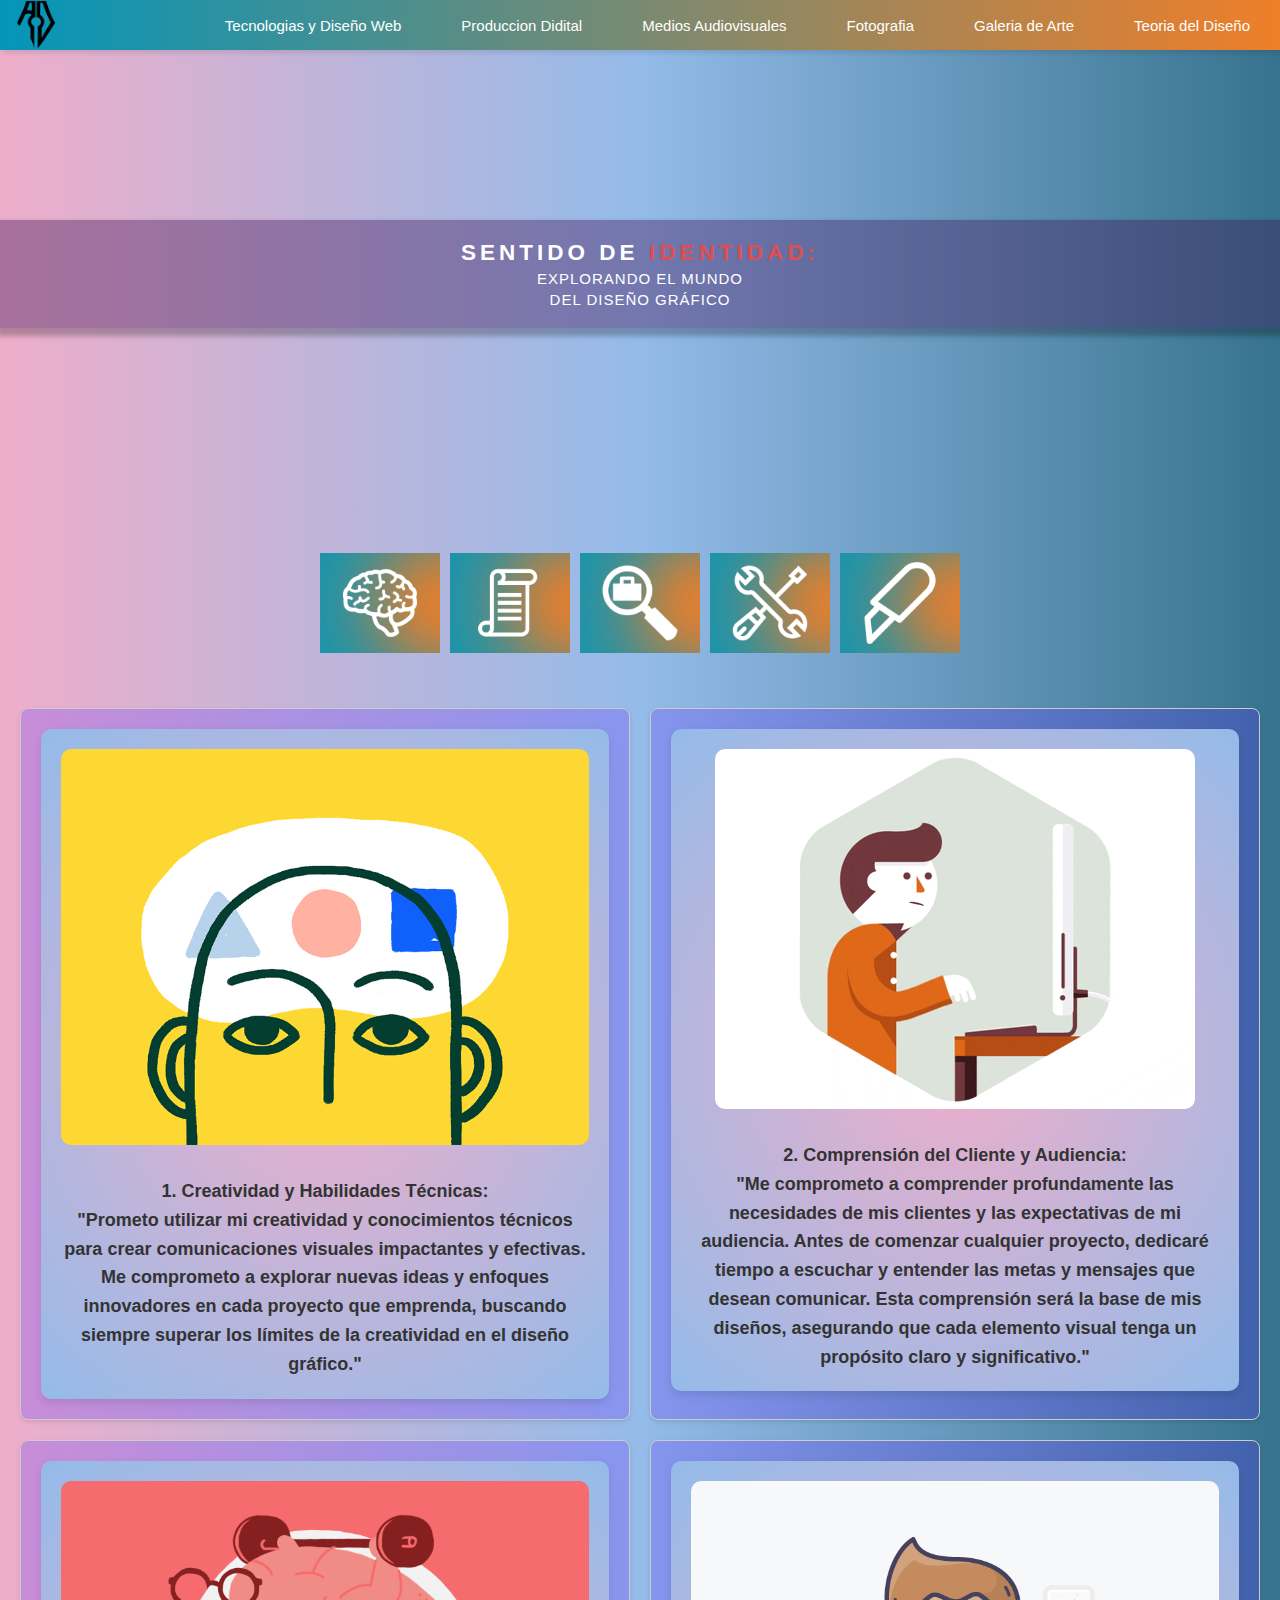
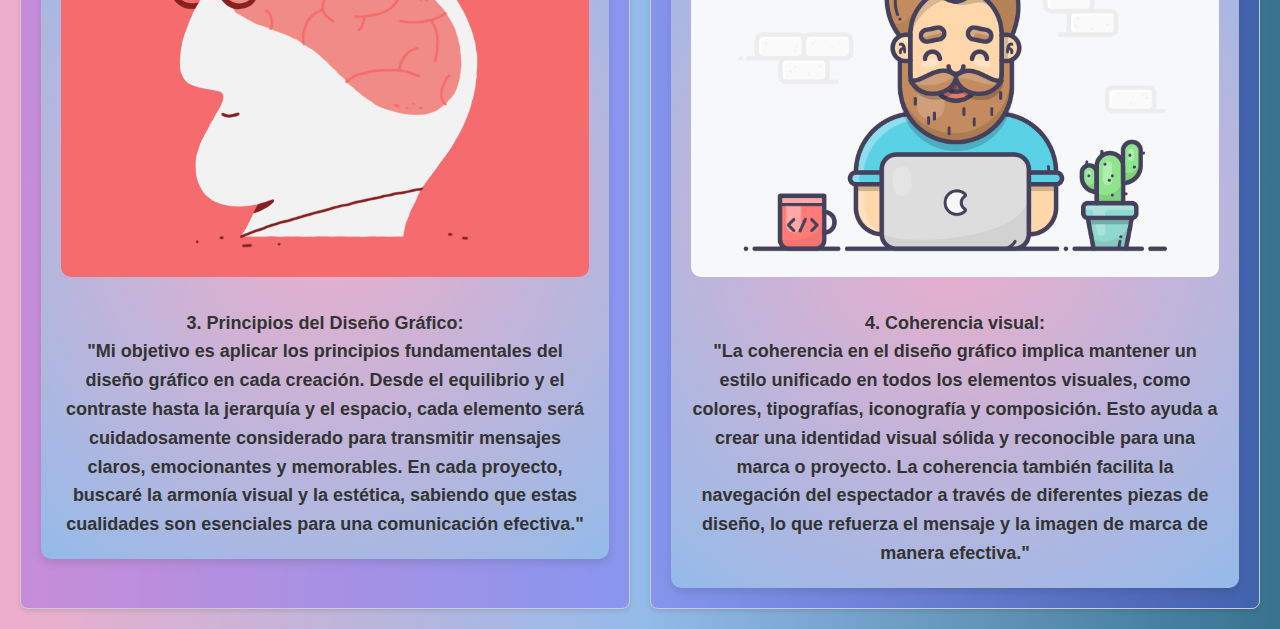
==== index.html @ d466f76c "pvp" ====
<!DOCTYPE html>
<html lang="en">
<head>
    <meta charset="UTF-8">
    <meta http-equiv="X-UA-Compatible" content="IE=edge">
    <meta name="viewport" content="width=device-width, initial-scale=1.0">
    <title>Responsive Navbar</title>
    <link rel="stylesheet" href="css/styles.css">
    <script src="js/script.js"></script>
</head>
<body>
<div>
<nav>
    <ul class="sidebar">
        <li onclick=hideSidebar()><a href="#"><svg xmlns="http://www.w3.org/2000/svg" height="26" viewBox="0 96 960 960" width="26"><path d="m249 849-42-42 231-231-231-231 42-42 231 231 231-231 42 42-231 231 231 231-42 42-231-231-231 231Z"/></svg></a></li>
        <li><a href="#">Tecnologias y Diseño Web</a></li>
        <li><a href="#">Produccion Digital</a></li>
        <li><a href="#">Medios Audiovisuales</a></li>
        <li><a href="#">Fotografia</a></li>
        <li><a href="#">Galeria de Arte</a></li>
        <li><a href="#">Teoria del Diseño</a></li>




    </ul>
    <ul>
        <li><img src="images/img2.png" alt="Logo"></li>
        <li class="hideOnMobile"><a href="#">Tecnologias y Diseño Web</a></li>
        <li class="hideOnMobile"><a href="#">Produccion Didital</a></li>
        <li class="hideOnMobile"><a href="#">Medios Audiovisuales</a></li>
        <li class="hideOnMobile"><a href="#">Fotografia</a></li>
        <li class="hideOnMobile"><a href="#">Galeria de Arte</a></li>
        <li class="hideOnMobile"><a href="#">Teoria del Diseño</a></li>




        <li class="menu-button" onclick=showSidebar()><a href="#"><svg xmlns="http://www.w3.org/2000/svg" height="26" viewBox="0 96 960 960" width="26"><path d="M120 816v-60h720v60H120Zm0-210v-60h720v60H120Zm0-210v-60h720v60H120Z"/></svg></a></li>
    </ul>
</nav>



    <section class="hero" id="hero">
        <div class="article">
            <h2 class="hero_header">SENTIDO DE <span class="light">IDENTIDAD:</span></h2>
            <p class="tagline">Explorando el Mundo</p>
            <p class="tagline">Del Diseño Gráfico</p>
        </div>
    </section>
    <!--botones-->
    <div class="container">
        <div class="button-container">
            <a href="#" id="boton1" title="¿Qué es el Diseño Gráfico?" style="background-image: url('images/boton1.jpg')"> </a>
            <a href="#" id="boton2" title="Principios" style="background-image: url('images/boton2.jpg')"> </a>
            <a href="#" id="boton3" title="Áreas de Aplicación" style="background-image: url('images/boton3.jpg')"> </a>
            <a href="#" id="boton4" title="Herramientas" style="background-image: url('images/boton4.jpg')"> </a>
            <a href="#" id="boton5" title="El Papel del Diseñador Gráfico" style="background-image: url('images/boton5.jpg')"> </a>
        </div>
    </div>

    <div id="info">
        <!-- Aquí se mostrará la información -->
    </div>
    <!--Contendor-->
    <div class="contenedor">
        <div class="columna columna1">
            <div class="section">
                <img src="images/colum1.gif" alt="Descripción de la imagen">&nbsp;
                <p><strong>1. Creatividad y Habilidades Técnicas:</strong><br>"Prometo utilizar mi creatividad y conocimientos técnicos para crear comunicaciones visuales impactantes y efectivas. Me comprometo a explorar nuevas ideas y enfoques innovadores en cada proyecto que emprenda, buscando siempre superar los límites de la creatividad en el diseño gráfico."</p>
            </div>
        </div>
        <div class="columna columna2">
            <div class="section">
                <img src="images/colum2.gif" alt="Descripción de la imagen">&nbsp;
                <p><strong>2. Comprensión del Cliente y Audiencia:</strong><br>"Me comprometo a comprender profundamente las necesidades de mis clientes y las expectativas de mi audiencia. Antes de comenzar cualquier proyecto, dedicaré tiempo a escuchar y entender las metas y mensajes que desean comunicar. Esta comprensión será la base de mis diseños, asegurando que cada elemento visual tenga un propósito claro y significativo."</p>
            </div>
        </div>
        <div class="columna columna3">
            <div class="section">
                <img src="images/colum3.gif" alt="Descripción de la imagen">&nbsp;
                <p><strong>3. Principios del Diseño Gráfico:</strong><br>"Mi objetivo es aplicar los principios fundamentales del diseño gráfico en cada creación. Desde el equilibrio y el contraste hasta la jerarquía y el espacio, cada elemento será cuidadosamente considerado para transmitir mensajes claros, emocionantes y memorables. En cada proyecto, buscaré la armonía visual y la estética, sabiendo que estas cualidades son esenciales para una comunicación efectiva."</p>
            </div>
        </div>
        <div class="columna columna4">
            <div class="section">
                <img src="images/colum4l.gif" alt="Descripción de la imagen">&nbsp;
                <p><strong>4. Coherencia visual:</strong><br>"La coherencia en el diseño gráfico implica mantener un estilo unificado en todos los elementos visuales, como colores, tipografías, iconografía y composición. Esto ayuda a crear una identidad visual sólida y reconocible para una marca o proyecto. La coherencia también facilita la navegación del espectador a través de diferentes piezas de diseño, lo que refuerza el mensaje y la imagen de marca de manera efectiva."</p>
            </div>
        </div>
    </div>

</div>
</body>
<script src="js/script.js"></script>
</html>
---- css/styles.css ----
*{
    margin: 0;
    padding: 0;
}
body {
    min-height: 100vh;
    background: rgb(238,174,202);
    background: linear-gradient(90deg, rgba(238,174,202,1) 0%, rgba(148,187,233,1) 50%, rgba(54,115,142,1) 100%);
    font-family: 'Segoe UI', Tahoma, Geneva, Verdana, sans-serif;
    font-size: 15px;
    background-color: var(--veryLightGray);
    position: relative; 
}
nav{
    background-color: white;
    box-shadow: 3px 3px 5px rgba(0, 0, 0, 0.1);

}
nav ul{
    width: 100%;
    list-style: none;
    display: flex;
    justify-content: flex-end;
    align-items: center;
    background: rgb(3,150,186);
    background: linear-gradient(90deg, rgba(3,150,186,1) 0%, rgba(239,126,41,1) 100%);
}
nav li{
    height: 50px;
}
nav a{
    height: 100%;
    padding: 0 30px;
    text-decoration: none;
    display: flex;
    align-items: center;
    color: #ffffff;
}
nav a:hover{
    background-color: #f0f0f0;
    color: black;
}
nav li:first-child{
    margin-right: auto;
}
.sidebar{
    position: fixed;
    top: 0;
    right: 0;
    height: 100vh;
    width: 250px;
    background-color: rgba(58, 19, 79, 0.9);
    backdrop-filter: blur(12px);
    box-shadow:0 5px 5px 3px rgba(0, 0, 0, 0.25);
    list-style: none;
    display: none;
    flex-direction: column;
    align-items: flex-start;
    justify-content: flex-start;
}
.sidebar li{
    width: 100%;
}
.sidebar a{
    width: 100%;
}
.menu-button{
    display: none;
}
@media(max-width: 800px){
    .hideOnMobile{
        display: none;
    }
    .menu-button{
        display: block;
    }
}
/*hero section*/
:root {
    --red: hsl(0, 78%, 62%);
    --cyan: hsl(180, 62%, 55%);
    --orange: hsl(34, 97%, 64%);
    --blue: hsl(212, 86%, 64%);
    --varyDarkBlue: hsl(234, 12%, 34%);
    --grayishBlue: hsl(229, 6%, 66%);
    --veryLightGray: hsl(0, 0%, 98%);
    --weight1: 200;
    --weight2: 400;
    --weight3: 600;
}

.hero_header {
    color: #FFFFFF;
    text-align: center;
    margin-top: 0px;
    margin-right: 0px;
    margin-bottom: 0px;
    margin-left: 0px;
    letter-spacing: 4px;
}
.hero {
    background-image: url('../images/background.jpg');
    background-size: cover;
    background-repeat: no-repeat;
    background-position: center;
    padding-top: 150px;
    padding-bottom: 150px;
}
.light {
    font-weight: bold;
    color: #de4e4e;
}
/*blog card*/
.attribution {
    font-size: 11px; text-align: center;
}
.attribution a {
    color: hsl(228, 45%, 44%);
}

h1:first-of-type {
    font-weight: var(--weight1);
    color: var(--varyDarkBlue);

}

h1:last-of-type {
    color: var(--varyDarkBlue);
}

@media (max-width: 400px) {
    h1 {
        font-size: 1.5rem;
    }
}

.header {
    text-align: center;
    line-height: 0.8;
    margin-bottom: 50px;
    margin-top: 100px;
}

.header p {
    margin: 0 auto;
    line-height: 2;
    color: var(--grayishBlue);
}


.box p {
    color: var(--grayishBlue);
}

.box {
    border-radius: 5px;
    box-shadow: 0px 30px 40px -20px var(--grayishBlue);
    padding: 30px;
    margin: 20px;
}

img {
    float: right;
}

@media (max-width: 450px) {
    .box {
        height: 200px;
    }
}

@media (max-width: 950px) and (min-width: 450px) {
    .box {
        text-align: center;
        height: 180px;
    }
}

.cyan {
    border-top: 3px solid var(--cyan);
}
.red {
    border-top: 3px solid var(--red);
}
.blue {
    border-top: 3px solid var(--blue);
}
.orange {
    border-top: 3px solid var(--orange);
}

h2 {
    color: var(--varyDarkBlue);
    font-weight: var(--weight3);
}


@media (min-width: 950px) {
    .row1-container {
        display: flex;
        justify-content: center;
        align-items: center;
    }

    .row2-container {
        display: flex;
        justify-content: center;
        align-items: center;
    }
    .box-down {
        position: relative;
        top: 150px;
    }
    .box {
        width: 20%;

    }
    .header p {
        width: 30%;
    }

}

/*paralax*/
.banner {
    background-color: #2D9AB7;
    background-image: url(../images/img3.jpg);
    height: 400px;
    background-attachment: fixed;
    background-size: cover;
    background-repeat: no-repeat;
    border-radius: 20px;
}
.parallax {
    color: #FFFFFF;
    text-align: right;
    padding-right: 100px;
    padding-top: 110px;
    letter-spacing: 2px;
    margin-top: 0px;
}
.parallax_description {
    color: #FFFFFF;
    text-align: right;
    padding-right: 100px;
    width: 30%;
    float: right;
    font-weight: lighter;
    line-height: 23px;
    margin-top: 0px;
    margin-right: 0px;
    margin-bottom: 0px;
    margin-left: 0px;
}
.tagline {
    text-align: center;
    color: #FFFFFF;
    margin-top: 4px;
    font-weight: lighter;
    text-transform: uppercase;
    letter-spacing: 1px;
}
.article{
    background: rgba(65, 21, 87, 0.4);
    padding:20px;
    margin:20px 0;
    color:#fff;
    box-shadow:0 5px 5px 3px rgba(0, 0, 0, 0.25);
}
/* Estilos generales del contenedor */
.contenedor {
    display: flex;
    justify-content: space-between;
    gap: 20px;
    margin: 20px;
}

/* Estilos de la primera columna */
.columna1 {
    flex: 1;
    padding: 20px;
    border: 1px solid #ccc;
    border-radius: 8px;
    background-color: #f9f9f9;
    box-shadow: 0 2px 4px rgba(0, 0, 0, 0.1);
}

/* Estilos de la segunda columna */
.columna2 {
    flex: 1;
    padding: 20px;
    border: 1px solid #ccc;
    border-radius: 8px;
    background-color: #f9f9f9;
    box-shadow: 0 2px 4px rgba(0, 0, 0, 0.1);
}

/* Estilos de la tercera columna */
.columna3 {
    flex: 2;
    padding: 20px;
    border: 1px solid #ccc;
    border-radius: 8px;
    background-color: #f9f9f9;
    box-shadow: 0 2px 4px rgba(0, 0, 0, 0.1);
}

.columna4 {
    flex: 2;
    padding: 20px;
    border: 1px solid #ccc;
    border-radius: 8px;
    background-color: #f9f9f9;
    box-shadow: 0 2px 4px rgba(0, 0, 0, 0.1);
}
/* Estilos compartidos para las secciones */
.section {
    display: flex;
    flex-direction: column;
    align-items: center;
    text-align: center;
    background: rgb(238,174,202);
    background: radial-gradient(circle, rgba(238,174,202,1) 0%, rgba(148,187,233,1) 100%);
    padding: 20px;
    border-radius: 10px;
    box-shadow: 0 4px 8px rgba(0, 0, 0, 0.1);
}

/* Estilos específicos de las imágenes dentro de las secciones */
.columna1 .section img,
.columna2 .section img,
.columna3 .section img,
.columna4 .section img{
    max-width: 100%;
    height: auto;
}

/* Estilos específicos de los párrafos dentro de las secciones */
.section p {
    font-size: 18px;
    font-weight: bold;
    color: #333;
    margin-top: auto; /* Alinea el texto en la parte inferior de la sección */
    line-height: 1.6; 
}
/* Estilos generales del contenedor */
.contenedor {
    display: flex;
    flex-wrap: wrap;
    justify-content: space-between;
    gap: 20px;
    margin: 20px;
}

/* Estilos de todas las columnas */
.columna {
    flex-basis: calc(33.33% - 20px);
    padding: 20px;
    border: 1px solid #ccc;
    border-radius: 8px;
    background-color: rgba(94, 38, 255, 25%);
    box-shadow: 0 2px 4px rgba(0, 0, 0, 0.1);
}

/* Media query para ajustar el diseño en pantallas más pequeñas */
@media screen and (max-width: 768px) {
    .columna {
        flex-basis: calc(50% - 20px);
    }
}

/* Media query para ajustar el diseño en pantallas aún más pequeñas, como smartphones */
@media screen and (max-width: 480px) {
    .columna {
        flex-basis: 100%;
    }
}

/* Estilos compartidos para las secciones */
.section {
    text-align: center;
    background-color: #f2f2f2;
    padding: 20px;
    border-radius: 10px;
    box-shadow: 0 4px 8px rgba(0, 0, 0, 0.1);
}

/* Estilos específicos de las imágenes dentro de las secciones */
.section img {
    max-width: 100%;
    height: auto;
    border-radius: 10px;
    margin-bottom: 15px;
}

/* Estilos específicos de los párrafos dentro de las secciones */
.section p {
    font-size: 18px;
    font-weight: bold;
    color: #333;
}

/* Stats Gallery */
.stats {
    color: #717070;
    margin-bottom: 5px;
}
.gallery {
    clear: both;
    display: inline-block;
    width: 100%;
    background-color: #FFFFFF;
    border-radius: 20px;
    /* [disabled]min-width: 400px;
*/
    padding-bottom: 35px;
    padding-top: 0px;
    margin-top: -5px;
    margin-bottom: 0px;
}
.thumbnail {
    width: 25%;
    text-align: center;
    float: left;
    margin-top: 35px;
}
.gallery .thumbnail h4 {
    margin-top: 5px;
    margin-right: 5px;
    margin-bottom: 5px;
    margin-left: 5px;
    color: #52BAD5;
}
.gallery .thumbnail p {
    margin-top: 0px;
    margin-right: 0px;
    margin-bottom: 0px;
    margin-left: 0px;
    color: #A3A3A3;
}
.text_column {
    width: 29%;
    text-align: justify;
    font-weight: lighter;
    line-height: 25px;
    float: left;
    padding-left: 20px;
    padding-right: 20px;
    color: #A3A3A3;
}
.about {
    padding-left: 25px;
    padding-right: 25px;
    padding-top: 35px;
    display: inline-block;
    background-color: #FFFFFF;
    margin-top: 0px;
    border-radius: 20px;
}
/* More info */
footer {
    background-color: #FFFFFF;
    padding-bottom: 35px;
}
.footer_column {
    width: 50%;
    text-align: center;
    padding-top: 30px;
    float: left;
}
footer .footer_column h3 {
    color: #B3B3B3;
    text-align: center;
}
footer .footer_column p {
    color: #717070;
    background-color: #FFFFFF;
}
.cards {
    width: 100%;
    height: auto;
    max-width: 400px;
    max-height: 200px;
}
footer .footer_column p {
    padding-left: 30px;
    padding-right: 30px;
    text-align: justify;
    line-height: 25px;
    font-weight: lighter;
    margin-left: 20px;
    margin-right: 20px;
}
.button {
    width: 200px;
    margin-top: 40px;
    margin-right: auto;
    margin-bottom: auto;
    margin-left: auto;
    padding-top: 20px;
    padding-right: 10px;
    padding-bottom: 20px;
    padding-left: 10px;
    text-align: center;
    vertical-align: middle;
    border-radius: 0px;
    text-transform: uppercase;
    font-weight: bold;
    letter-spacing: 2px;
    border: 3px solid #FFFFFF;
    color: #FFFFFF;
    transition: all 0.3s linear;
}
.button:hover {
    background-color: #FEFEFE;
    color: #C4C4C4;
    cursor: pointer;
}
.copyright {
    text-align: center;
    padding-top: 20px;
    padding-bottom: 20px;
    background-color: #717070;
    color: #FFFFFF;
    text-transform: uppercase;
    font-weight: lighter;
    letter-spacing: 2px;
    border-top-width: 2px;
}
.footer_banner {
    background-color: #B3B3B3;
    padding-top: 60px;
    padding-bottom: 60PX;
    margin-bottom: 0px;
    background-image: url(../images/img5.jpg);
    background-repeat: repeat;
}
footer {
    display: inline-block;
}
.hidden {
    display: none;
}

/* Mobile */
@media (max-width: 320px) {
    .logo {
        width: 100%;
        text-align: center;
        margin-top: 13px;
        margin-right: 0px;
        margin-bottom: 0px;
        margin-left: 0px;
    }
    .container header nav {
        margin-top: 0px;
        margin-right: 0px;
        margin-bottom: 0px;
        margin-left: 0px;
        width: 100%;
        float: none;
        display: none;
    }
    nav ul li {
        margin-top: 0px;
        margin-right: 0px;
        margin-bottom: 0px;
        margin-left: 0px;
        width: 100%;
        text-align: center;
    }
    .text_column {
        width: 100%;
        text-align: justify;
        padding-top: 0px;
        padding-right: 0px;
        padding-bottom: 0px;
        padding-left: 0px;
    }
    .thumbnail {
        width: 100%;
    }
    .footer_column {
        width: 100%;
        margin-top: 0px;
    }
    .parallax {
        text-align: center;
        margin-top: 0px;
        margin-right: 0px;
        margin-bottom: 0px;
        margin-left: 0px;
        padding-top: 40%;
        padding-right: 0px;
        padding-bottom: 0px;
        padding-left: 0px;
        width: 100%;
        font-size: 18px;
    }
    .parallax_description {
        padding-top: 0px;
        padding-right: 0px;
        padding-bottom: 0px;
        padding-left: 0px;
        width: 90%;
        margin-top: 25px;
        margin-right: 0px;
        margin-bottom: 0px;
        margin-left: 12px;
        float: none;
        text-align: center;
    }
    .banner {
        background-color: #2D9AB7;
        background-image: none;
    }
    .tagline {
        margin-top: 20px;
        line-height: 22px;
    }
    .hero_header {
        padding-left: 10px;
        padding-right: 10px;
        line-height: 22px;
        text-align: center;
    }
}

/* Small Tablets */
@media (min-width: 321px)and (max-width: 767px) {
    .logo {
        width: 100%;
        text-align: center;
        margin-top: 13px;
        margin-right: 0px;
        margin-bottom: 0px;
        margin-left: 0px;
        color: #043745;
    }
    .container header nav {
        margin-top: 0px;
        margin-right: 0px;
        margin-bottom: 0px;
        margin-left: 0px;
        width: 100%;
        float: none;
        overflow: auto;
        display: inline-block;
        background: #52bad5;
    }
    header nav ul {
        padding: 0px;
        float: none;
    }
    nav ul li {
        margin-top: 0px;
        margin-right: 0px;
        margin-bottom: 0px;
        margin-left: 0px;
        width: 100%;
        text-align: center;
        padding-top: 8px;
        padding-bottom: 8px;
    }
    .text_column {
        width: 100%;
        text-align: left;
        padding-top: 0px;
        padding-right: 0px;
        padding-bottom: 0px;
        padding-left: 0px;
    }
    .thumbnail {
        width: 100%;
    }
    .footer_column {
        width: 100%;
        margin-top: 0px;
    }
    .parallax {
        text-align: center;
        margin-top: 0px;
        margin-right: 0px;
        margin-bottom: 0px;
        margin-left: 0px;
        padding-top: 40%;
        padding-right: 0px;
        padding-bottom: 0px;
        padding-left: 0px;
        width: 100%;
        font-size: 18px;
    }
    .parallax_description {
        padding-top: 0px;
        padding-right: 0px;
        padding-bottom: 0px;
        padding-left: 0px;
        margin-top: 30%;
        margin-right: 0px;
        margin-bottom: 0px;
        margin-left: 0px;
        float: none;
        width: 100%;
        text-align: center;
    }
    .thumbnail {
        width: 50%;
    }
    .parallax {
        margin-top: 0px;
        margin-right: 0px;
        margin-bottom: 0px;
        margin-left: 0px;
        padding-right: 0px;
        padding-bottom: 0px;
        padding-left: 0px;
        padding-top: 20%;
    }
    .parallax_description {
        margin-top: 0px;
        margin-right: 0px;
        margin-bottom: 0px;
        margin-left: 0px;
        width: 100%;
        padding-top: 30px;
    }
    .banner {
        padding-left: 20px;
        padding-right: 20px;
    }
    .footer_column {
        width: 100%;
    }
}

/* Small Desktops */
@media (min-width: 768px) and (max-width: 1096px) {
    .text_column {
        width: 100%;
    }
    .thumbnail {
        width: 50%;
    }
    .text_column {
        width: 100%;
        margin-top: 0px;
        margin-right: 0px;
        margin-bottom: 0px;
        margin-left: 0px;
        padding-top: 0px;
        padding-right: 0px;
        padding-bottom: 0px;
        padding-left: 0px;
    }
    .banner {
        margin-top: 0px;
        padding-top: 0px;
    }
}
/*logo nav barr*/
nav img{
    height: 100%; /* Ajusta la altura para que la imagen ocupe toda la altura del contenedor */
    margin-right: 10px; /* Ajusta el margen derecho para dejar espacio entre la imagen y el texto */
}
.container {
    position: relative;
}

.button-container {
    max-width: 1000px;
    margin: 50px auto;
    padding: 0 20px;
    display: flex;
    justify-content: center;
}

.button-container a {
    color: white; /* Aquí es donde se cambia el color del texto a blanco */
    background-color: rgba(0, 0, 0, 0.5);
    padding: 50px 60px;
    text-decoration: none;
    margin: 5px;
    cursor: pointer;
    transition: transform 0.3s ease;
    background-size: cover;
    background-position: center;
}

.button-container a:hover {
    transform: scale(1.1);
}

.button-container .info {
    display: flex;
    align-items: center;
}

.button-container .text {
    flex: 1;
    padding-left: 20px;
    color: white; /* Aquí también se cambia el color del texto a blanco */
}

.button-container .imagen {
    width: 200px;
    margin-right: 20px;
}

.button-container .imagen img {
    width: 100%;
    height: auto;
    max-height: 200px;
}

.titulo {
    color: #333;
    font-size: 36px;
    font-weight: bold;
    margin-bottom: 20px;
}

.parrafo {
    color: #666;
    font-size: 28px;
    line-height: 1.6;
}

.button-container .text p:first-child {
    margin-top: 0;
}

/* Estilos para el nuevo contenido */
.button-container .nueva-info {
    display: flex;
    align-items: center;
    justify-content: center;
    margin-bottom: 50px;
}

.button-container .nueva-text {
    flex: 1;
    padding-right: 20px;
    color: white; /* Cambio de color del texto a blanco */
}

.button-container .nueva-imagen {
    width: 200px;
    margin-right: 20px;
}

.button-container .nueva-imagen img {
    width: 100%;
    height: auto;
    max-height: 200px;
}

.nueva-titulo {
    color: #333;
    font-size: 36px;
    font-weight: bold;
    margin-bottom: 20px;
}

.nueva-parrafo {
    color: #666;
    font-size: 28px;
    line-height: 1.6;
}

.button-container .nueva-text p:first-child {
    margin-top: 0;
}
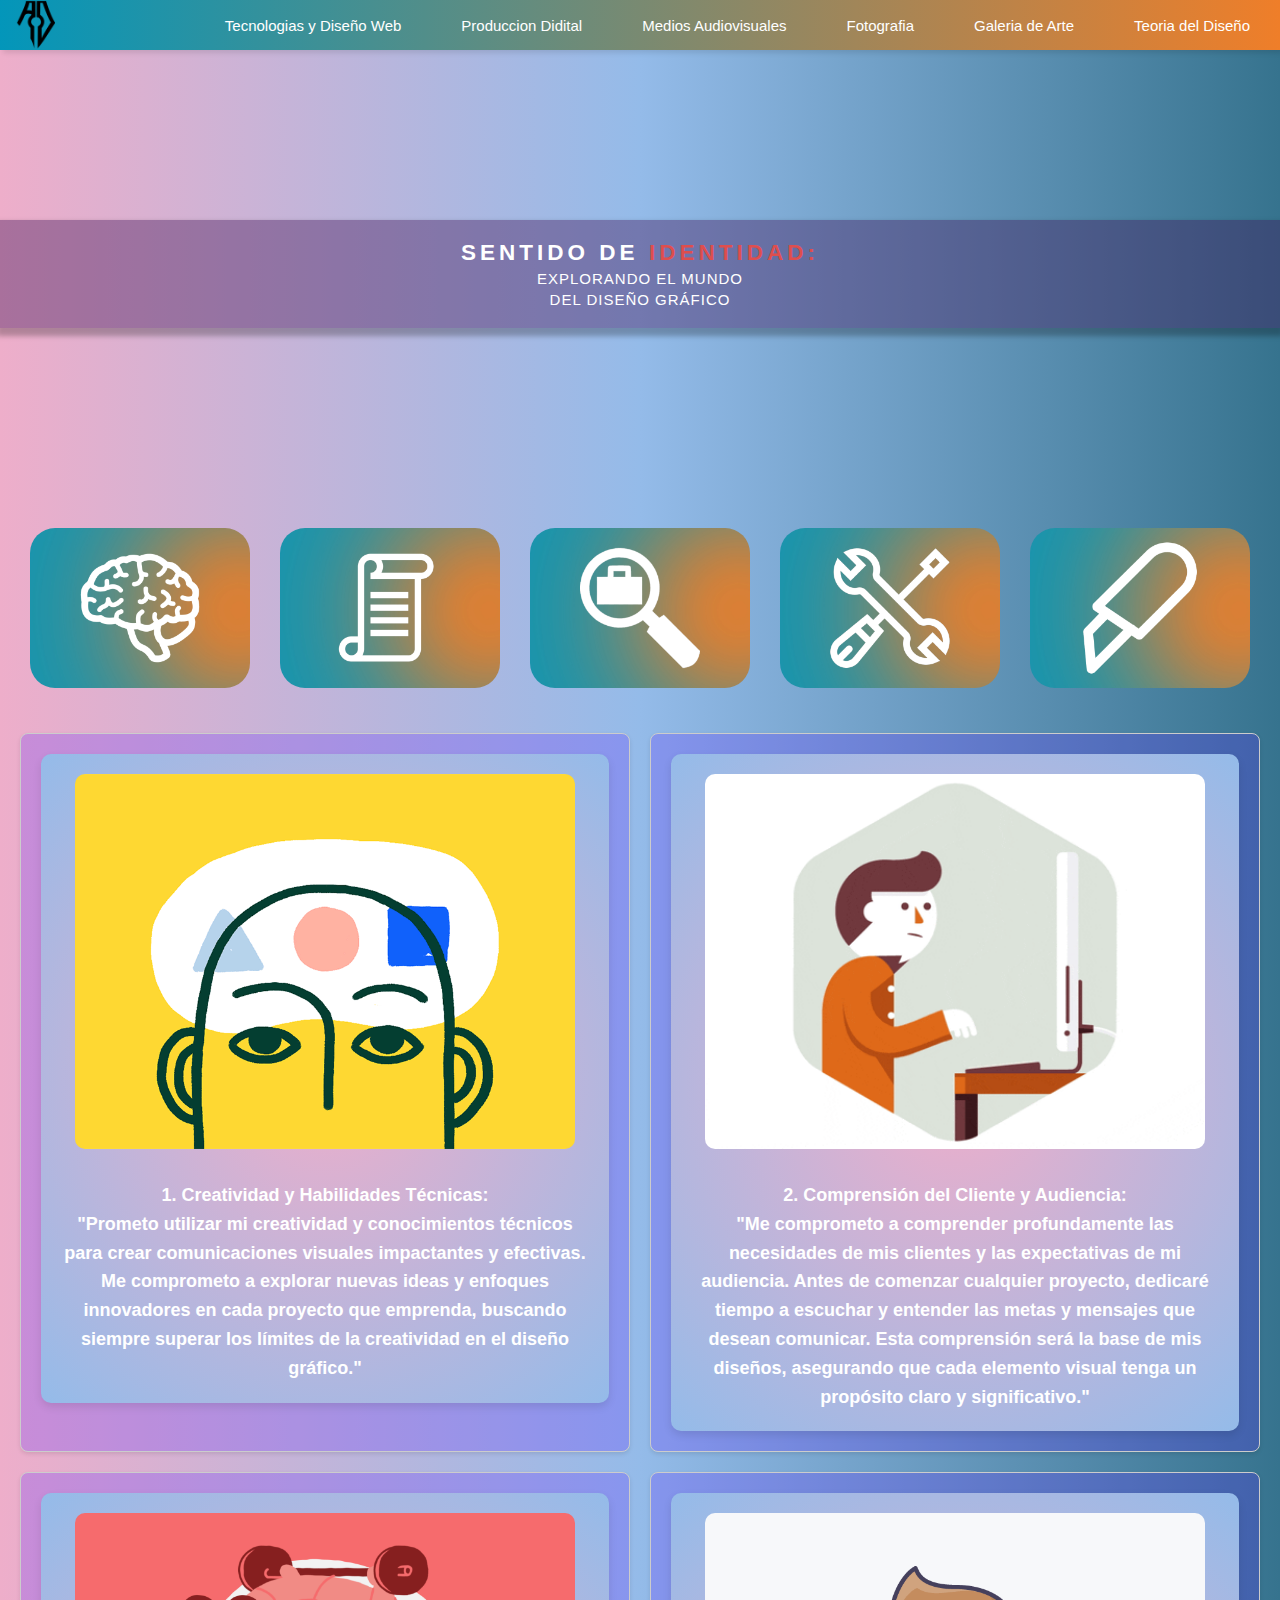
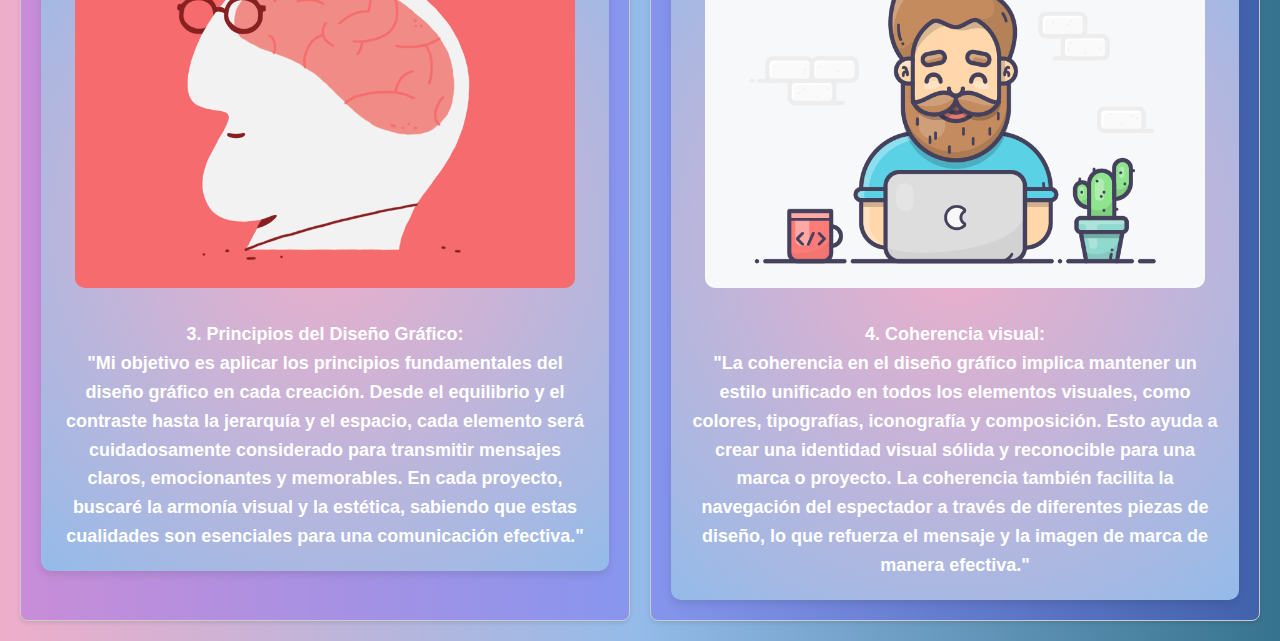
==== commit 95c5a2ae: "pvp" ====
--- a/index.html
+++ b/index.html
@@ -13,7 +13,7 @@
 <nav>
     <ul class="sidebar">
         <li onclick=hideSidebar()><a href="#"><svg xmlns="http://www.w3.org/2000/svg" height="26" viewBox="0 96 960 960" width="26"><path d="m249 849-42-42 231-231-231-231 42-42 231 231 231-231 42 42-231 231 231 231-42 42-231-231-231 231Z"/></svg></a></li>
-        <li><a href="#">Tecnologias y Diseño Web</a></li>
+        <li><a href="secundarypages/tecnologiasweb.html">Tecnologias y Diseño Web</a></li>
         <li><a href="#">Produccion Digital</a></li>
         <li><a href="#">Medios Audiovisuales</a></li>
         <li><a href="#">Fotografia</a></li>
@@ -26,7 +26,7 @@
     </ul>
     <ul>
         <li><img src="images/img2.png" alt="Logo"></li>
-        <li class="hideOnMobile"><a href="#">Tecnologias y Diseño Web</a></li>
+        <li class="hideOnMobile"><a href="secundarypages/tecnologiasweb.html">Tecnologias y Diseño Web</a></li>
         <li class="hideOnMobile"><a href="#">Produccion Didital</a></li>
         <li class="hideOnMobile"><a href="#">Medios Audiovisuales</a></li>
         <li class="hideOnMobile"><a href="#">Fotografia</a></li>
@@ -93,5 +93,4 @@
 
 </div>
 </body>
-<script src="js/script.js"></script>
 </html>
--- a/css/styles.css
+++ b/css/styles.css
@@ -9,26 +9,28 @@
     font-family: 'Segoe UI', Tahoma, Geneva, Verdana, sans-serif;
     font-size: 15px;
     background-color: var(--veryLightGray);
-    position: relative; 
+    position: relative;
 }
 nav{
     background-color: white;
     box-shadow: 3px 3px 5px rgba(0, 0, 0, 0.1);
 
 }
-nav ul{
+nav ul {
     width: 100%;
     list-style: none;
     display: flex;
     justify-content: flex-end;
     align-items: center;
-    background: rgb(3,150,186);
-    background: linear-gradient(90deg, rgba(3,150,186,1) 0%, rgba(239,126,41,1) 100%);
-}
-nav li{
+    background: rgb(3, 150, 186);
+    background: linear-gradient(90deg, rgba(3, 150, 186, 1) 0%, rgba(239, 126, 41, 1) 100%);
+}
+
+nav li {
     height: 50px;
 }
-nav a{
+
+nav a {
     height: 100%;
     padding: 0 30px;
     text-decoration: none;
@@ -36,14 +38,17 @@
     align-items: center;
     color: #ffffff;
 }
-nav a:hover{
+
+nav a:hover {
     background-color: #f0f0f0;
     color: black;
 }
-nav li:first-child{
+
+nav li:first-child {
     margin-right: auto;
 }
-.sidebar{
+
+.sidebar {
     position: fixed;
     top: 0;
     right: 0;
@@ -51,30 +56,80 @@
     width: 250px;
     background-color: rgba(58, 19, 79, 0.9);
     backdrop-filter: blur(12px);
-    box-shadow:0 5px 5px 3px rgba(0, 0, 0, 0.25);
+    box-shadow: 0 5px 5px 3px rgba(0, 0, 0, 0.25);
     list-style: none;
     display: none;
     flex-direction: column;
     align-items: flex-start;
     justify-content: flex-start;
 }
-.sidebar li{
+
+.sidebar li {
     width: 100%;
 }
-.sidebar a{
+
+.sidebar a {
     width: 100%;
 }
-.menu-button{
+
+.menu-button {
     display: none;
 }
-@media(max-width: 800px){
-    .hideOnMobile{
+
+@media (max-width: 800px) {
+    nav ul {
+        justify-content: space-between; /* Solo en dispositivos móviles */
+    }
+
+    .hideOnMobile {
         display: none;
     }
-    .menu-button{
+
+    .menu-button {
         display: block;
-    }
-}
+        cursor: pointer;
+    }
+
+    .sidebar {
+        width: 100%;
+        max-width: 250px;
+        background-color: rgba(58, 19, 79, 0.9);
+        position: absolute;
+        top: 0;
+        left: -250px;
+        transition: left 0.3s ease;
+        z-index: 1000;
+    }
+
+    .sidebar.show {
+        left: 0;
+    }
+
+    .sidebar li {
+        padding: 10px 20px;
+    }
+
+    .menu-button svg {
+        fill: #ffffff;
+        width: 30px;
+        height: 30px;
+    }
+}
+
+.sidebar.show {
+    left: 0;
+}
+
+.sidebar li {
+    padding: 10px 20px;
+}
+
+.menu-button svg {
+    fill: #ffffff;
+    width: 30px;
+    height: 30px;
+}
+
 /*hero section*/
 :root {
     --red: hsl(0, 78%, 62%);
@@ -335,14 +390,21 @@
     height: auto;
 }
 
+/* Estilos específicos de las imágenes dentro de las secciones */
+.section img {
+    width: 500px; /* Tamaño fijo para todas las imágenes */
+    height: auto;
+}
+
 /* Estilos específicos de los párrafos dentro de las secciones */
 .section p {
-    font-size: 18px;
+    font-size: 35px; /* Aumentamos el tamaño del texto a 20px */
     font-weight: bold;
     color: #333;
     margin-top: auto; /* Alinea el texto en la parte inferior de la sección */
-    line-height: 1.6; 
-}
+    line-height: 1.6;
+}
+
 /* Estilos generales del contenedor */
 .contenedor {
     display: flex;
@@ -397,7 +459,7 @@
 .section p {
     font-size: 18px;
     font-weight: bold;
-    color: #333;
+    color: white;
 }
 
 /* Stats Gallery */
@@ -762,111 +824,85 @@
     height: 100%; /* Ajusta la altura para que la imagen ocupe toda la altura del contenedor */
     margin-right: 10px; /* Ajusta el margen derecho para dejar espacio entre la imagen y el texto */
 }
+
+/* Estilos generales */
 .container {
     position: relative;
 }
 
 .button-container {
     max-width: 1000px;
-    margin: 50px auto;
+    margin: 5px auto; /* Reducir el margen superior e inferior */
     padding: 0 20px;
     display: flex;
     justify-content: center;
 }
 
 .button-container a {
-    color: white; /* Aquí es donde se cambia el color del texto a blanco */
+    color: white;
     background-color: rgba(0, 0, 0, 0.5);
-    padding: 50px 60px;
+    padding: 80px 110px; /* Ajuste de tamaño de los botones */
     text-decoration: none;
-    margin: 5px;
+    margin: 25px 15px; /* Ajuste de separación entre los botones */
     cursor: pointer;
     transition: transform 0.3s ease;
     background-size: cover;
     background-position: center;
-}
-
-.button-container a:hover {
-    transform: scale(1.1);
-}
-
-.button-container .info {
     display: flex;
     align-items: center;
-}
-
-.button-container .text {
-    flex: 1;
-    padding-left: 20px;
-    color: white; /* Aquí también se cambia el color del texto a blanco */
-}
-
-.button-container .imagen {
-    width: 200px;
-    margin-right: 20px;
-}
-
-.button-container .imagen img {
-    width: 100%;
-    height: auto;
-    max-height: 200px;
-}
-
-.titulo {
-    color: #333;
-    font-size: 36px;
-    font-weight: bold;
-    margin-bottom: 20px;
-}
-
-.parrafo {
-    color: #666;
-    font-size: 28px;
-    line-height: 1.6;
-}
-
-.button-container .text p:first-child {
-    margin-top: 0;
-}
-
-/* Estilos para el nuevo contenido */
-.button-container .nueva-info {
-    display: flex;
-    align-items: center;
+    border-radius: 25px;
     justify-content: center;
-    margin-bottom: 50px;
-}
-
-.button-container .nueva-text {
-    flex: 1;
-    padding-right: 20px;
-    color: white; /* Cambio de color del texto a blanco */
-}
-
-.button-container .nueva-imagen {
-    width: 200px;
-    margin-right: 20px;
-}
-
-.button-container .nueva-imagen img {
-    width: 100%;
-    height: auto;
-    max-height: 200px;
-}
-
-.nueva-titulo {
-    color: #333;
-    font-size: 36px;
-    font-weight: bold;
-    margin-bottom: 20px;
-}
-
-.nueva-parrafo {
-    color: #666;
-    font-size: 28px;
-    line-height: 1.6;
-}
-
-.button-container .nueva-text p:first-child {
-    margin-top: 0;
-}
+    position: relative; /* Añadir posición relativa */
+}
+
+.button-container a:hover {
+    transform: scale(1.5);
+    z-index: 1; /* Hacer que el botón en hover aparezca al frente */
+}
+
+.button-container a::after {
+    content: attr(title); /* Usar el título como contenido */
+    position: absolute;
+    bottom: -30px; /* Ajustar posición */
+    left: 50%;
+    transform: translateX(-50%);
+    background-color: rgba(0, 0, 0, 0.8);
+    color: white;
+    padding: 5px 10px;
+    border-radius: 5px;
+    opacity: 0;
+    transition: opacity 0.3s ease;
+    pointer-events: none;
+}
+
+.button-container a:hover::after {
+    opacity: 1;
+}
+
+/* Media queries para dispositivos móviles y tablets */
+@media only screen and (max-width: 768px) {
+    .button-container {
+        padding: 0 10px; /* Reducir el padding de los botones */
+        flex-wrap: wrap; /* Permitir que los botones se envuelvan en dispositivos móviles */
+    }
+
+    .button-container a {
+        padding: 50px 60px; /* Tamaño de los botones en dispositivos móviles */
+        margin: 10px auto; /* Separación entre los botones en dispositivos móviles */
+    }
+}
+
+/* Media queries para tablets en modo paisaje */
+@media only screen and (min-width: 768px) and (max-width: 1024px) {
+    .button-container a {
+        padding: 60px 80px; /* Tamaño de los botones en tablets en modo paisaje */
+    }
+}
+
+/* Media queries para PCs y tablets en modo paisaje */
+@media only screen and (min-width: 1024px) {
+    .button-container a {
+        padding: 80px 110px; /* Tamaño de los botones en PCs y tablets en modo paisaje */
+    }
+}
+
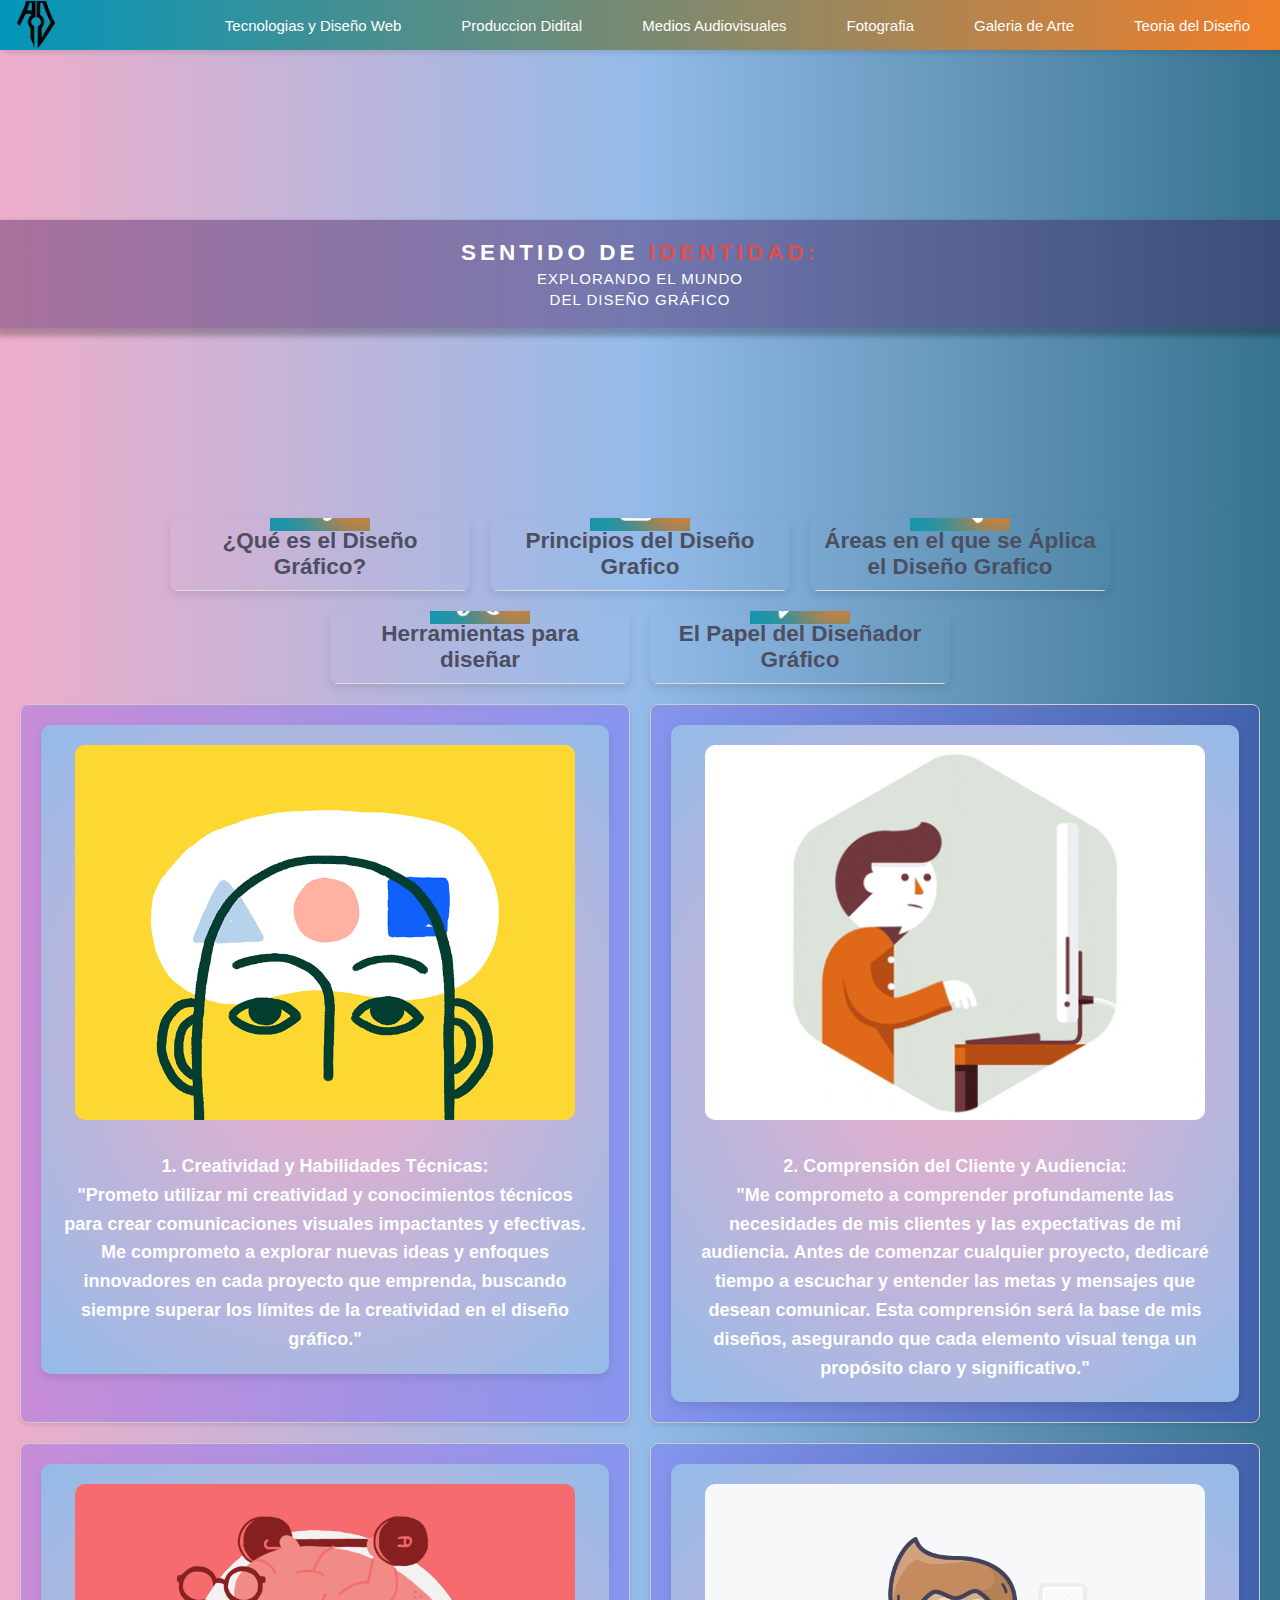
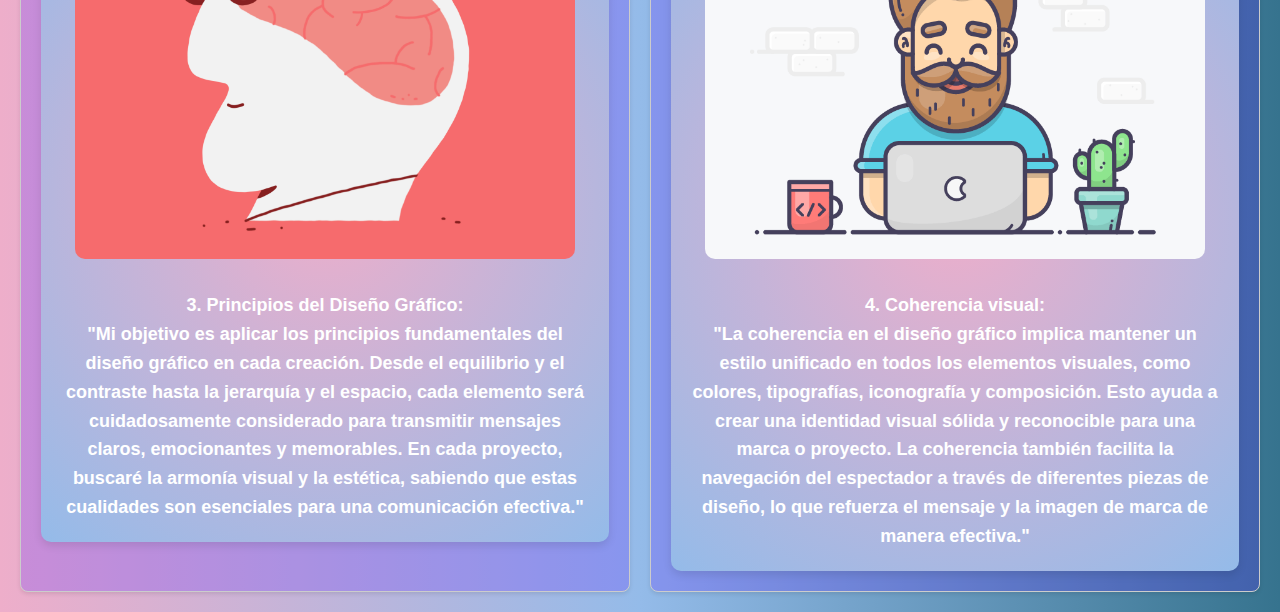
==== commit fab08a3e: "update" ====
--- a/index.html
+++ b/index.html
@@ -10,36 +10,39 @@
 </head>
 <body>
 <div>
-<nav>
-    <ul class="sidebar">
-        <li onclick=hideSidebar()><a href="#"><svg xmlns="http://www.w3.org/2000/svg" height="26" viewBox="0 96 960 960" width="26"><path d="m249 849-42-42 231-231-231-231 42-42 231 231 231-231 42 42-231 231 231 231-42 42-231-231-231 231Z"/></svg></a></li>
-        <li><a href="secundarypages/tecnologiasweb.html">Tecnologias y Diseño Web</a></li>
-        <li><a href="#">Produccion Digital</a></li>
-        <li><a href="#">Medios Audiovisuales</a></li>
-        <li><a href="#">Fotografia</a></li>
-        <li><a href="#">Galeria de Arte</a></li>
-        <li><a href="#">Teoria del Diseño</a></li>
+    <nav>
+        <ul class="sidebar">
+            <li onclick=hideSidebar()><a href="#">
+                <svg xmlns="http://www.w3.org/2000/svg" height="26" viewBox="0 96 960 960" width="26">
+                    <path d="m249 849-42-42 231-231-231-231 42-42 231 231 231-231 42 42-231 231 231 231-42 42-231-231-231 231Z"/>
+                </svg>
+            </a></li>
+            <li><a href="secundarypages/tecnologiasweb.html">Tecnologias y Diseño Web</a></li>
+            <li><a href="#">Produccion Digital</a></li>
+            <li><a href="#">Medios Audiovisuales</a></li>
+            <li><a href="#">Fotografia</a></li>
+            <li><a href="#">Galeria de Arte</a></li>
+            <li><a href="#">Teoria del Diseño</a></li>
 
 
+        </ul>
+        <ul>
+            <li><img src="images/img2.png" alt="Logo"></li>
+            <li class="hideOnMobile"><a href="secundarypages/tecnologiasweb.html">Tecnologias y Diseño Web</a></li>
+            <li class="hideOnMobile"><a href="#">Produccion Didital</a></li>
+            <li class="hideOnMobile"><a href="#">Medios Audiovisuales</a></li>
+            <li class="hideOnMobile"><a href="#">Fotografia</a></li>
+            <li class="hideOnMobile"><a href="#">Galeria de Arte</a></li>
+            <li class="hideOnMobile"><a href="#">Teoria del Diseño</a></li>
 
 
-    </ul>
-    <ul>
-        <li><img src="images/img2.png" alt="Logo"></li>
-        <li class="hideOnMobile"><a href="secundarypages/tecnologiasweb.html">Tecnologias y Diseño Web</a></li>
-        <li class="hideOnMobile"><a href="#">Produccion Didital</a></li>
-        <li class="hideOnMobile"><a href="#">Medios Audiovisuales</a></li>
-        <li class="hideOnMobile"><a href="#">Fotografia</a></li>
-        <li class="hideOnMobile"><a href="#">Galeria de Arte</a></li>
-        <li class="hideOnMobile"><a href="#">Teoria del Diseño</a></li>
-
-
-
-
-        <li class="menu-button" onclick=showSidebar()><a href="#"><svg xmlns="http://www.w3.org/2000/svg" height="26" viewBox="0 96 960 960" width="26"><path d="M120 816v-60h720v60H120Zm0-210v-60h720v60H120Zm0-210v-60h720v60H120Z"/></svg></a></li>
-    </ul>
-</nav>
-
+            <li class="menu-button" onclick=showSidebar()><a href="#">
+                <svg xmlns="http://www.w3.org/2000/svg" height="26" viewBox="0 96 960 960" width="26">
+                    <path d="M120 816v-60h720v60H120Zm0-210v-60h720v60H120Zm0-210v-60h720v60H120Z"/>
+                </svg>
+            </a></li>
+        </ul>
+    </nav>
 
 
     <section class="hero" id="hero">
@@ -50,47 +53,119 @@
         </div>
     </section>
     <!--botones-->
-    <div class="container">
-        <div class="button-container">
-            <a href="#" id="boton1" title="¿Qué es el Diseño Gráfico?" style="background-image: url('images/boton1.jpg')"> </a>
-            <a href="#" id="boton2" title="Principios" style="background-image: url('images/boton2.jpg')"> </a>
-            <a href="#" id="boton3" title="Áreas de Aplicación" style="background-image: url('images/boton3.jpg')"> </a>
-            <a href="#" id="boton4" title="Herramientas" style="background-image: url('images/boton4.jpg')"> </a>
-            <a href="#" id="boton5" title="El Papel del Diseñador Gráfico" style="background-image: url('images/boton5.jpg')"> </a>
-        </div>
-    </div>
 
-    <div id="info">
-        <!-- Aquí se mostrará la información -->
-    </div>
-    <!--Contendor-->
-    <div class="contenedor">
-        <div class="columna columna1">
-            <div class="section">
-                <img src="images/colum1.gif" alt="Descripción de la imagen">&nbsp;
-                <p><strong>1. Creatividad y Habilidades Técnicas:</strong><br>"Prometo utilizar mi creatividad y conocimientos técnicos para crear comunicaciones visuales impactantes y efectivas. Me comprometo a explorar nuevas ideas y enfoques innovadores en cada proyecto que emprenda, buscando siempre superar los límites de la creatividad en el diseño gráfico."</p>
+    <div class="contenido">
+        <div class="contenedor">
+            <div class="tarjeta">
+                <div class="tarjeta-header">
+                    <img src="images/boton1.jpg" alt="Imagen 1">
+                    <h2>¿Qué es el Diseño Gráfico? </h2>
+                </div>
+                <div class="tarjeta-body">
+                    <p>Explora cómo se diseñan, implementan y gestionan los sistemas basados en microservicios,
+                        incluyendo
+                        los beneficios y desafíos asociados.</p>
+                </div>
+            </div>
+            <div class="tarjeta">
+                <div class="tarjeta-header">
+                    <img src="images/boton2.jpg" alt="Imagen 1">
+                    <h2>Principios del Diseño Grafico</h2>
+                </div>
+                <div class="tarjeta-body">
+                    <p>Es un enfoque para el diseño de sistemas de software en el que los servicios son los componentes
+                        fundamentales y las interacciones entre ellos definen la funcionalidad del sistema. </p>
+                </div>
+            </div>
+            <div class="tarjeta">
+                <div class="tarjeta-header">
+                    <img src="images/boton3.jpg" alt="Imagen 1">
+                    <h2>Áreas en el que se Áplica el Diseño Grafico</h2>
+                </div>
+                <div class="tarjeta-body">
+                    <p>Son soluciones probadas para problemas comunes en el diseño de arquitecturas de software. Estos
+                        patrones proporcionan un enfoque reutilizable para diseñar sistemas que sean robustos,
+                        flexibles,
+                        mantenibles y escalables. Aquí hay algunos patrones de diseño arquitectónico comunes</p>
+                </div>
+            </div>
+            <div class="tarjeta">
+                <div class="tarjeta-header">
+                    <img src="images/boton4.jpg" alt="Imagen 1">
+                    <h2>Herramientas para diseñar</h2>
+                </div>
+                <div class="tarjeta-body">
+                    <p>Es un enfoque de desarrollo de aplicaciones en el que el proveedor de servicios en la nube es
+                        responsable de administrar la infraestructura subyacente.</p>
+                </div>
+            </div>
+            <div class="tarjeta">
+                <div class="tarjeta-header">
+                    <img src="images/boton5.jpg" alt="Imagen 1">
+                    <h2>El Papel del Diseñador Gráfico</h2>
+                </div>
+                <div class="tarjeta-body">
+                    <p>Es el marco estructural que define cómo se organiza y se diseña una aplicación web para
+                        garantizar su
+                        funcionalidad, rendimiento, seguridad y escalabilidad. </p>
+                </div>
             </div>
         </div>
-        <div class="columna columna2">
-            <div class="section">
-                <img src="images/colum2.gif" alt="Descripción de la imagen">&nbsp;
-                <p><strong>2. Comprensión del Cliente y Audiencia:</strong><br>"Me comprometo a comprender profundamente las necesidades de mis clientes y las expectativas de mi audiencia. Antes de comenzar cualquier proyecto, dedicaré tiempo a escuchar y entender las metas y mensajes que desean comunicar. Esta comprensión será la base de mis diseños, asegurando que cada elemento visual tenga un propósito claro y significativo."</p>
+        <!--Contendor-->
+        <div class="contenedor">
+            <div class="columna columna1">
+                <div class="section">
+                    <img src="images/colum1.gif" alt="Descripción de la imagen">&nbsp;
+                    <p><strong>1. Creatividad y Habilidades Técnicas:</strong><br>"Prometo utilizar mi creatividad y
+                        conocimientos técnicos para crear comunicaciones visuales impactantes y efectivas. Me comprometo
+                        a explorar nuevas ideas y enfoques innovadores en cada proyecto que emprenda, buscando siempre
+                        superar los límites de la creatividad en el diseño gráfico."</p>
+                </div>
+            </div>
+            <div class="columna columna2">
+                <div class="section">
+                    <img src="images/colum2.gif" alt="Descripción de la imagen">&nbsp;
+                    <p><strong>2. Comprensión del Cliente y Audiencia:</strong><br>"Me comprometo a comprender
+                        profundamente las necesidades de mis clientes y las expectativas de mi audiencia. Antes de
+                        comenzar cualquier proyecto, dedicaré tiempo a escuchar y entender las metas y mensajes que
+                        desean comunicar. Esta comprensión será la base de mis diseños, asegurando que cada elemento
+                        visual tenga un propósito claro y significativo."</p>
+                </div>
+            </div>
+            <div class="columna columna3">
+                <div class="section">
+                    <img src="images/colum3.gif" alt="Descripción de la imagen">&nbsp;
+                    <p><strong>3. Principios del Diseño Gráfico:</strong><br>"Mi objetivo es aplicar los principios
+                        fundamentales del diseño gráfico en cada creación. Desde el equilibrio y el contraste hasta la
+                        jerarquía y el espacio, cada elemento será cuidadosamente considerado para transmitir mensajes
+                        claros, emocionantes y memorables. En cada proyecto, buscaré la armonía visual y la estética,
+                        sabiendo que estas cualidades son esenciales para una comunicación efectiva."</p>
+                </div>
+            </div>
+            <div class="columna columna4">
+                <div class="section">
+                    <img src="images/colum4l.gif" alt="Descripción de la imagen">&nbsp;
+                    <p><strong>4. Coherencia visual:</strong><br>"La coherencia en el diseño gráfico implica mantener un
+                        estilo unificado en todos los elementos visuales, como colores, tipografías, iconografía y
+                        composición. Esto ayuda a crear una identidad visual sólida y reconocible para una marca o
+                        proyecto. La coherencia también facilita la navegación del espectador a través de diferentes
+                        piezas de diseño, lo que refuerza el mensaje y la imagen de marca de manera efectiva."</p>
+                </div>
             </div>
         </div>
-        <div class="columna columna3">
-            <div class="section">
-                <img src="images/colum3.gif" alt="Descripción de la imagen">&nbsp;
-                <p><strong>3. Principios del Diseño Gráfico:</strong><br>"Mi objetivo es aplicar los principios fundamentales del diseño gráfico en cada creación. Desde el equilibrio y el contraste hasta la jerarquía y el espacio, cada elemento será cuidadosamente considerado para transmitir mensajes claros, emocionantes y memorables. En cada proyecto, buscaré la armonía visual y la estética, sabiendo que estas cualidades son esenciales para una comunicación efectiva."</p>
-            </div>
-        </div>
-        <div class="columna columna4">
-            <div class="section">
-                <img src="images/colum4l.gif" alt="Descripción de la imagen">&nbsp;
-                <p><strong>4. Coherencia visual:</strong><br>"La coherencia en el diseño gráfico implica mantener un estilo unificado en todos los elementos visuales, como colores, tipografías, iconografía y composición. Esto ayuda a crear una identidad visual sólida y reconocible para una marca o proyecto. La coherencia también facilita la navegación del espectador a través de diferentes piezas de diseño, lo que refuerza el mensaje y la imagen de marca de manera efectiva."</p>
-            </div>
-        </div>
+        <script src="https://code.jquery.com/jquery-3.6.0.min.js"></script>
+        <script src="js/script.js"></script>
+        <script>
+            /*tarjetas*/
+            const tarjetas = document.querySelectorAll('.tarjeta');
+
+            tarjetas.forEach(tarjeta => {
+                tarjeta.addEventListener('click', () => {
+                    tarjeta.classList.toggle('expandida');
+                });
+            });
+
+        </script>
     </div>
-
-</div>
 </body>
 </html>
--- a/css/styles.css
+++ b/css/styles.css
@@ -906,3 +906,56 @@
     }
 }
 
+
+/*tarjetas*/
+.contenedor {
+    display: flex;
+    flex-wrap: wrap;
+    justify-content: center;
+    gap: 20px;
+}
+
+.tarjeta {
+    max-width: 300px; /* Ancho máximo igual al ancho de la imagen */
+    border-radius: 8px;
+    overflow: hidden;
+    cursor: pointer;
+    transition: transform 0.3s ease, box-shadow 0.3s ease; /* Agregar la transición para la sombra */
+    box-shadow: 0 4px 8px rgba(0, 0, 0, 0.1); /* Añadir sombra */
+}
+
+.tarjeta:hover {
+    transform: scale(1.05);
+    box-shadow: 0 8px 16px rgba(0, 0, 0, 0.2); /* Aumentar la sombra en hover */
+}
+
+.tarjeta-header {
+    padding: 10px;
+    text-align: center;
+    border-bottom: 1px solid #ddd; /* Añadir borde al encabezado */
+    position: relative; /* Establecer posición relativa para el encabezado */
+}
+
+.tarjeta-body {
+    display: none;
+    background-color: #f2f2f2;
+    padding: 10px;
+}
+
+.tarjeta.expandida .tarjeta-body {
+    display: block;
+}
+.tarjeta-header img {
+    width: 100px; /* ajustar el ancho de la imagen */
+    height: auto; /* mantener la proporción */
+    position: absolute; /* Establecer posición absoluta para la imagen */
+    top: -50px; /* Mover la imagen hacia arriba */
+    left: 50%; /* Centrar la imagen horizontalmente */
+    transform: translateX(-50%); /* Ajustar el centrado horizontal */
+}
+
+.tarjeta-header h2 {
+    margin: 0;
+    position: relative; /* Establecer posición relativa para el título */
+    z-index: 1; /* Asegurar que el título esté encima de la imagen */
+}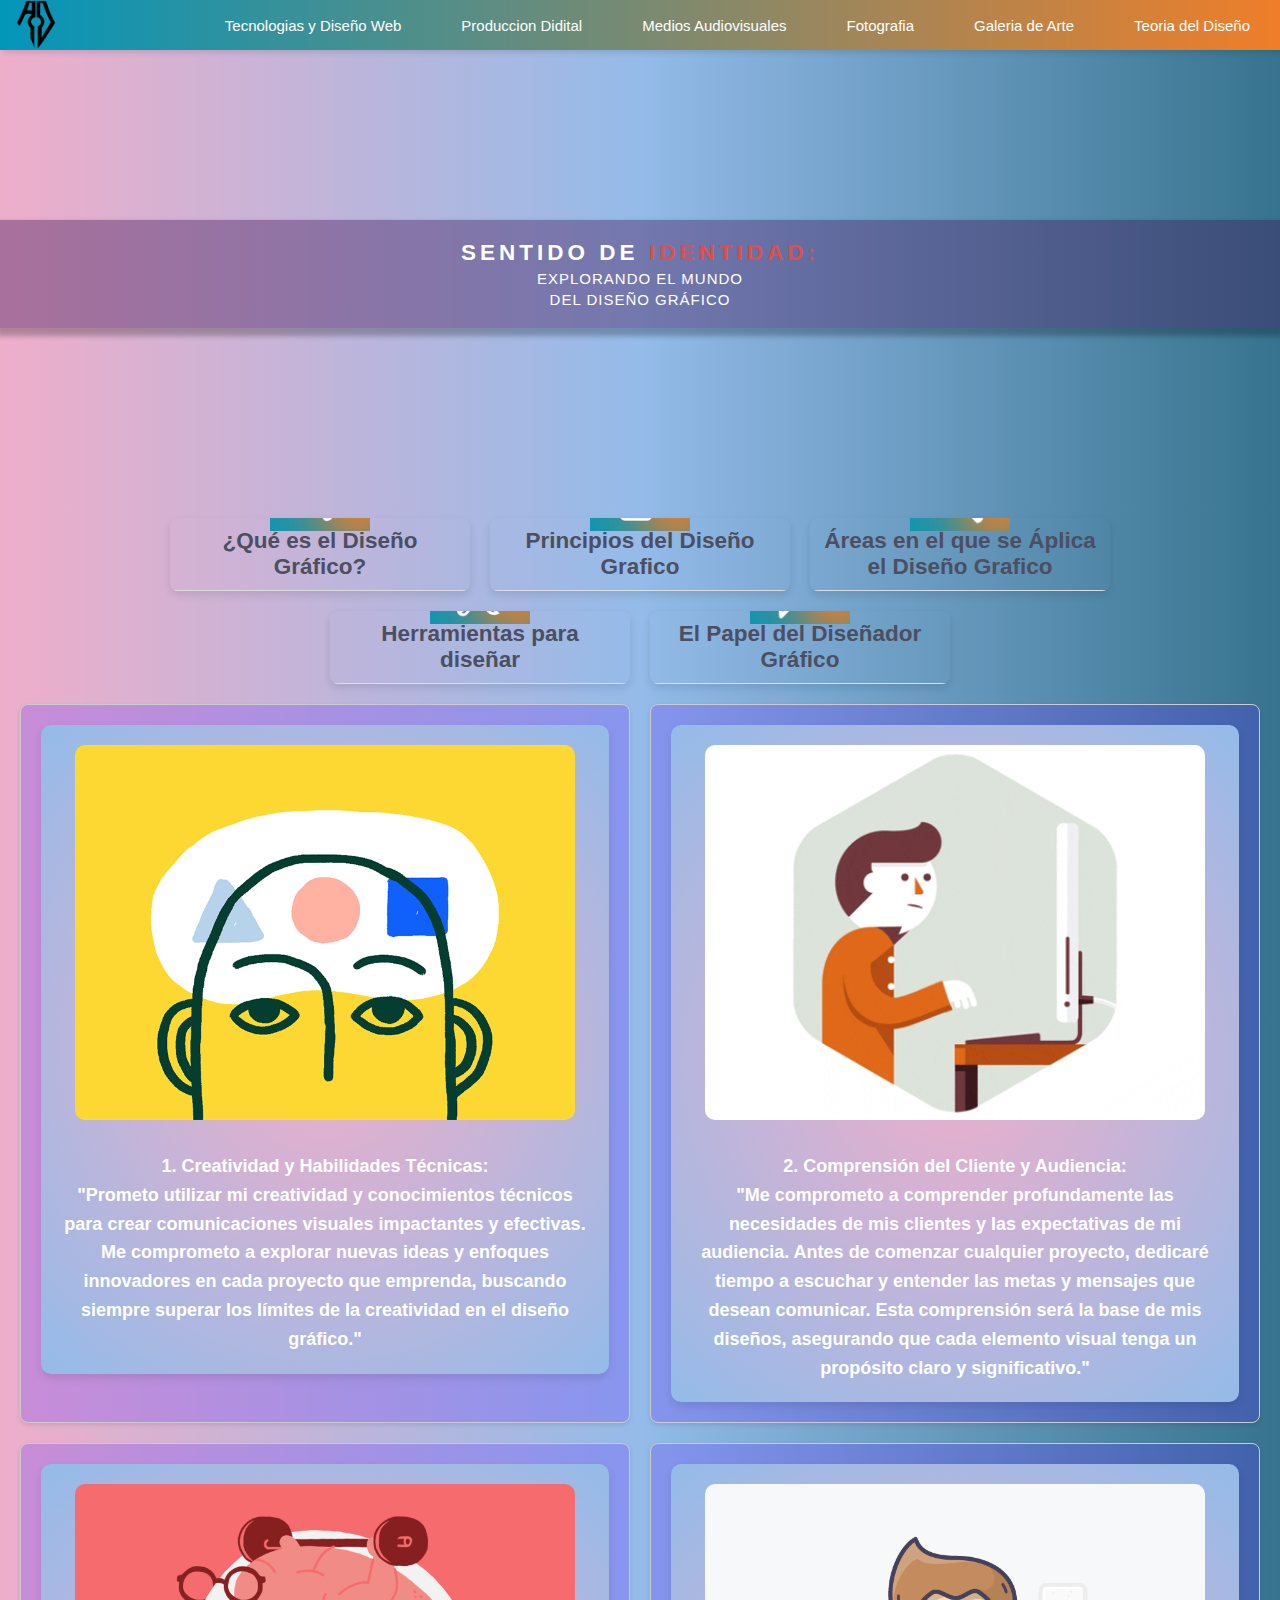
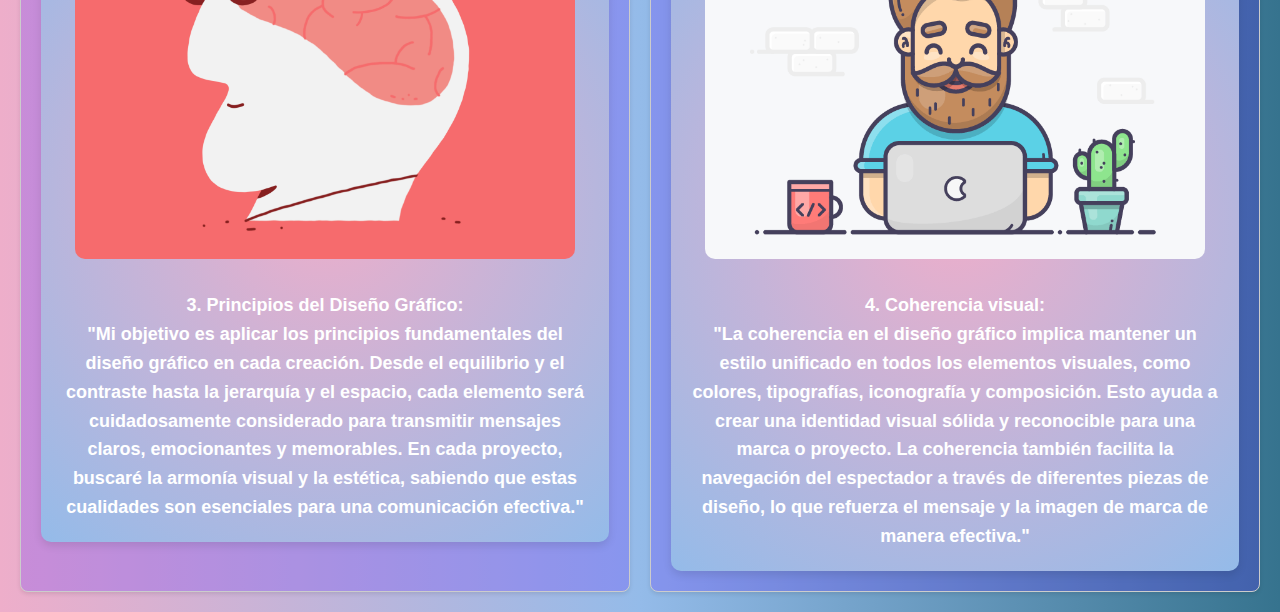
==== commit 417bd188: "update" ====
--- a/index.html
+++ b/index.html
@@ -91,8 +91,8 @@
             </div>
             <div class="tarjeta">
                 <div class="tarjeta-header">
+                    <h2>Herramientas para diseñar</h2>
                     <img src="images/boton4.jpg" alt="Imagen 1">
-                    <h2>Herramientas para diseñar</h2>
                 </div>
                 <div class="tarjeta-body">
                     <p>Es un enfoque de desarrollo de aplicaciones en el que el proveedor de servicios en la nube es
@@ -153,7 +153,6 @@
                 </div>
             </div>
         </div>
-        <script src="https://code.jquery.com/jquery-3.6.0.min.js"></script>
         <script src="js/script.js"></script>
         <script>
             /*tarjetas*/
@@ -167,5 +166,6 @@
 
         </script>
     </div>
+</div>
 </body>
 </html>
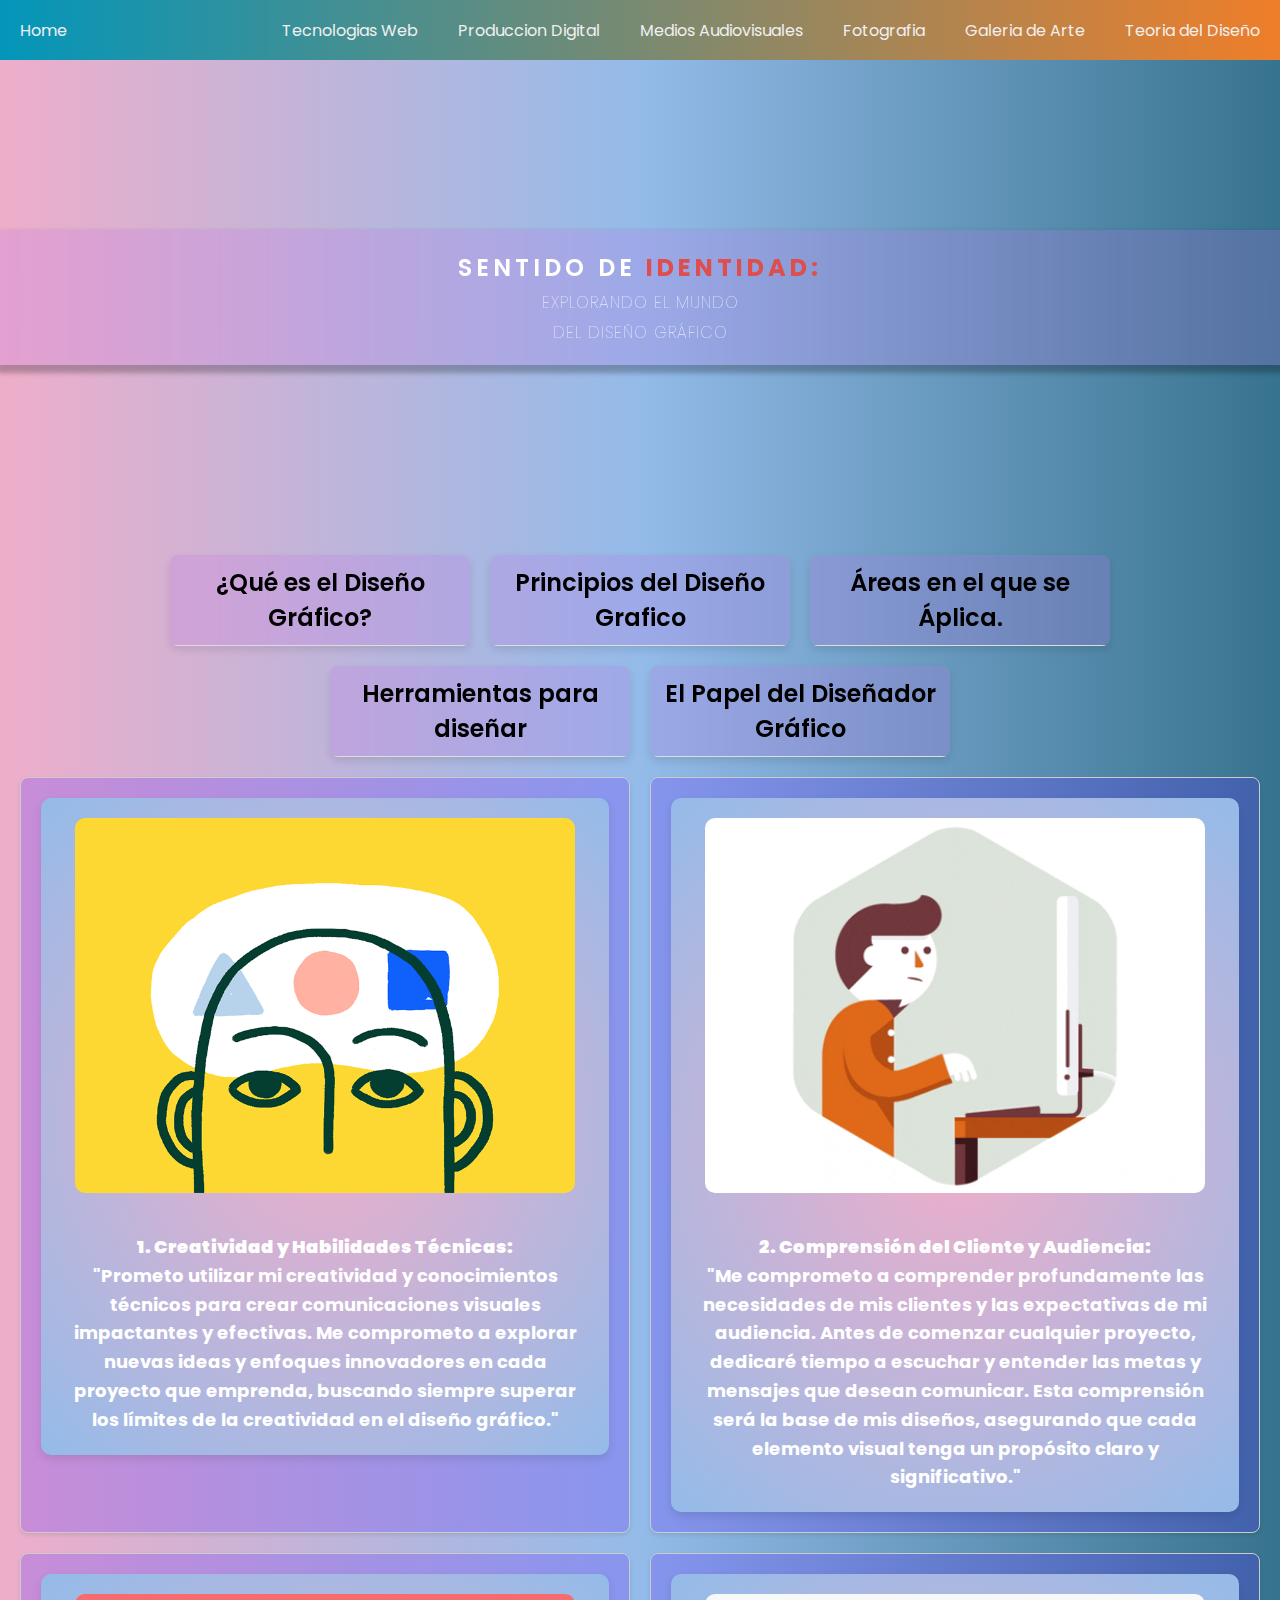
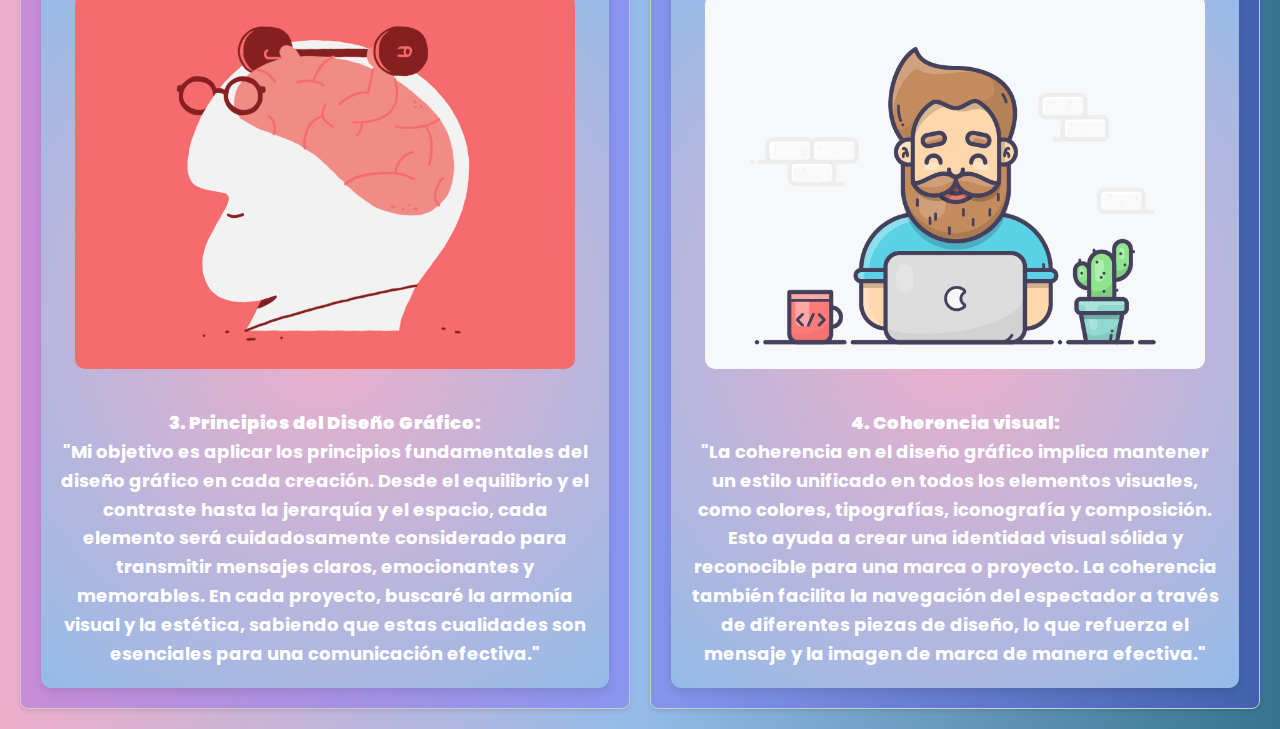
==== commit 3cbb2466: "update" ====
--- a/index.html
+++ b/index.html
@@ -9,42 +9,31 @@
     <script src="js/script.js"></script>
 </head>
 <body>
+<nav>
+    <input type="checkbox" id="sidebar-active">
+    <label for="sidebar-active" class="open-sidebar-button">
+        <svg xmlns="http://www.w3.org/2000/svg" height="32" viewBox="0 -960 960 960" width="32">
+            <path d="M120-240v-80h720v80H120Zm0-200v-80h720v80H120Zm0-200v-80h720v80H120Z"/>
+        </svg>
+    </label>
+    <label id="overlay" for="sidebar-active"></label>
+    <div class="links-container">
+        <label for="sidebar-active" class="close-sidebar-button">
+            <svg xmlns="http://www.w3.org/2000/svg" height="32" viewBox="0 -960 960 960" width="32">
+                <path d="m256-200-56-56 224-224-224-224 56-56 224 224 224-224 56 56-224 224 224 224-56 56-224-224-224 224Z"/>
+            </svg>
+        </label>
+        <!-- NOT IN TUTORIAL: The <a> tags are linked to the subpages -->
+        <a class="home-link" href="#">Home</a>
+        <a href="secundarypages/tecnologiasweb.html">Tecnologias Web</a>
+        <a href="#">Produccion Digital</a>
+        <a href="#">Medios Audiovisuales</a>
+        <a href="#">Fotografia</a>
+        <a href="#">Galeria de Arte</a>
+        <a href="#">Teoria del Diseño</a>
+    </div>
+</nav>
 <div>
-    <nav>
-        <ul class="sidebar">
-            <li onclick=hideSidebar()><a href="#">
-                <svg xmlns="http://www.w3.org/2000/svg" height="26" viewBox="0 96 960 960" width="26">
-                    <path d="m249 849-42-42 231-231-231-231 42-42 231 231 231-231 42 42-231 231 231 231-42 42-231-231-231 231Z"/>
-                </svg>
-            </a></li>
-            <li><a href="secundarypages/tecnologiasweb.html">Tecnologias y Diseño Web</a></li>
-            <li><a href="#">Produccion Digital</a></li>
-            <li><a href="#">Medios Audiovisuales</a></li>
-            <li><a href="#">Fotografia</a></li>
-            <li><a href="#">Galeria de Arte</a></li>
-            <li><a href="#">Teoria del Diseño</a></li>
-
-
-        </ul>
-        <ul>
-            <li><img src="images/img2.png" alt="Logo"></li>
-            <li class="hideOnMobile"><a href="secundarypages/tecnologiasweb.html">Tecnologias y Diseño Web</a></li>
-            <li class="hideOnMobile"><a href="#">Produccion Didital</a></li>
-            <li class="hideOnMobile"><a href="#">Medios Audiovisuales</a></li>
-            <li class="hideOnMobile"><a href="#">Fotografia</a></li>
-            <li class="hideOnMobile"><a href="#">Galeria de Arte</a></li>
-            <li class="hideOnMobile"><a href="#">Teoria del Diseño</a></li>
-
-
-            <li class="menu-button" onclick=showSidebar()><a href="#">
-                <svg xmlns="http://www.w3.org/2000/svg" height="26" viewBox="0 96 960 960" width="26">
-                    <path d="M120 816v-60h720v60H120Zm0-210v-60h720v60H120Zm0-210v-60h720v60H120Z"/>
-                </svg>
-            </a></li>
-        </ul>
-    </nav>
-
-
     <section class="hero" id="hero">
         <div class="article">
             <h2 class="hero_header">SENTIDO DE <span class="light">IDENTIDAD:</span></h2>
@@ -58,7 +47,6 @@
         <div class="contenedor">
             <div class="tarjeta">
                 <div class="tarjeta-header">
-                    <img src="images/boton1.jpg" alt="Imagen 1">
                     <h2>¿Qué es el Diseño Gráfico? </h2>
                 </div>
                 <div class="tarjeta-body">
@@ -69,7 +57,6 @@
             </div>
             <div class="tarjeta">
                 <div class="tarjeta-header">
-                    <img src="images/boton2.jpg" alt="Imagen 1">
                     <h2>Principios del Diseño Grafico</h2>
                 </div>
                 <div class="tarjeta-body">
@@ -79,8 +66,7 @@
             </div>
             <div class="tarjeta">
                 <div class="tarjeta-header">
-                    <img src="images/boton3.jpg" alt="Imagen 1">
-                    <h2>Áreas en el que se Áplica el Diseño Grafico</h2>
+                    <h2>Áreas en el que se Áplica.</h2>
                 </div>
                 <div class="tarjeta-body">
                     <p>Son soluciones probadas para problemas comunes en el diseño de arquitecturas de software. Estos
@@ -92,7 +78,6 @@
             <div class="tarjeta">
                 <div class="tarjeta-header">
                     <h2>Herramientas para diseñar</h2>
-                    <img src="images/boton4.jpg" alt="Imagen 1">
                 </div>
                 <div class="tarjeta-body">
                     <p>Es un enfoque de desarrollo de aplicaciones en el que el proveedor de servicios en la nube es
@@ -101,7 +86,6 @@
             </div>
             <div class="tarjeta">
                 <div class="tarjeta-header">
-                    <img src="images/boton5.jpg" alt="Imagen 1">
                     <h2>El Papel del Diseñador Gráfico</h2>
                 </div>
                 <div class="tarjeta-body">
--- a/css/styles.css
+++ b/css/styles.css
@@ -1,142 +1,123 @@
+@import url('https://fonts.googleapis.com/css2?family=Poppins:ital,wght@0,100;0,200;0,300;0,400;0,500;0,600;0,700;0,800;0,900;1,100;1,200;1,300;1,400;1,500;1,600;1,700;1,800;1,900&display=swap');
+@import url(https://fonts.googleapis.com/css?family=Khula:700);
+:root{
+    --color-1: #0f1016;
+    --text-color: #f0f0f0;
+    --accent-color: #006aff;
+}
 *{
     margin: 0;
     padding: 0;
 }
 body {
-    min-height: 100vh;
     background: rgb(238,174,202);
     background: linear-gradient(90deg, rgba(238,174,202,1) 0%, rgba(148,187,233,1) 50%, rgba(54,115,142,1) 100%);
-    font-family: 'Segoe UI', Tahoma, Geneva, Verdana, sans-serif;
-    font-size: 15px;
-    background-color: var(--veryLightGray);
-    position: relative;
+}
+@keyframes gradient {
+    0% {
+        background-position: 0 50%;
+    }
+    50% {
+        background-position: 100% 50%;
+    }
+    100% {
+        background-position: 0 50%;
+    }
+}
+
+
+html{
+    font-size: 12pt;
+    font-family: Poppins, Segoe UI, Tahoma, sans-serif;
 }
 nav{
-    background-color: white;
-    box-shadow: 3px 3px 5px rgba(0, 0, 0, 0.1);
-
-}
-nav ul {
-    width: 100%;
-    list-style: none;
+    height: 60px;
+    background: rgb(3,150,186);
+    background: linear-gradient(90deg, rgba(3,150,186,1) 0%, rgba(239,126,41,1) 100%);
     display: flex;
     justify-content: flex-end;
     align-items: center;
-    background: rgb(3, 150, 186);
-    background: linear-gradient(90deg, rgba(3, 150, 186, 1) 0%, rgba(239, 126, 41, 1) 100%);
-}
-
-nav li {
-    height: 50px;
-}
-
-nav a {
+}
+.links-container{
     height: 100%;
-    padding: 0 30px;
-    text-decoration: none;
+    width: 100%;
+    display: flex;
+    flex-direction: row;
+    align-items: center;
+}
+nav a{
+    height: 100%;
+    padding: 0 20px;
     display: flex;
     align-items: center;
-    color: #ffffff;
-}
-
-nav a:hover {
-    background-color: #f0f0f0;
-    color: black;
-}
-
-nav li:first-child {
+    text-decoration: none;
+    color: var(--text-color);
+}
+nav a:hover{
+    background-color: rgb(246, 133, 107);
+    border-radius: 50px;
+}
+nav .home-link{
     margin-right: auto;
 }
-
-.sidebar {
-    position: fixed;
-    top: 0;
-    right: 0;
-    height: 100vh;
-    width: 250px;
-    background-color: rgba(58, 19, 79, 0.9);
-    backdrop-filter: blur(12px);
-    box-shadow: 0 5px 5px 3px rgba(0, 0, 0, 0.25);
-    list-style: none;
+nav svg{
+    fill: var(--text-color);
+}
+nav img{
+    height: 90%;
+    margin-bottom: 10px;
+}
+#sidebar-active{
     display: none;
-    flex-direction: column;
-    align-items: flex-start;
-    justify-content: flex-start;
-}
-
-.sidebar li {
-    width: 100%;
-}
-
-.sidebar a {
-    width: 100%;
-}
-
-.menu-button {
+}
+.open-sidebar-button, .close-sidebar-button{
     display: none;
 }
-
-@media (max-width: 800px) {
-    nav ul {
-        justify-content: space-between; /* Solo en dispositivos móviles */
-    }
-
-    .hideOnMobile {
-        display: none;
-    }
-
-    .menu-button {
+@media(max-width: 450px){
+    .links-container{
+        flex-direction: column;
+        align-items: flex-start;
+
+        position: fixed;
+        top: 0;
+        right: -100%;
+        z-index: 10;
+        width: 300px;
+        background: rgb(41,191,223);
+        background: linear-gradient(0deg, rgba(41,191,223,1) 0%, rgba(246,133,107,1) 40%, rgba(133,184,149,1) 100%);
+        box-shadow: -5px 0 5px rgba(0, 0, 0, 0.25);
+        transition: 0.75s ease-out;
+    }
+    nav a{
+        box-sizing: border-box;
+        height: auto;
+        width: 100%;
+        padding: 20px 30px;
+        justify-content: flex-start;
+    }
+    .open-sidebar-button, .close-sidebar-button{
+        padding: 20px;
         display: block;
-        cursor: pointer;
-    }
-
-    .sidebar {
-        width: 100%;
-        max-width: 250px;
-        background-color: rgba(58, 19, 79, 0.9);
-        position: absolute;
+    }
+    #sidebar-active:checked ~ .links-container{
+        right: 0;
+    }
+    #sidebar-active:checked ~ #overlay{
+        height: 100%;
+        width: 100%;
+        position: fixed;
         top: 0;
-        left: -250px;
-        transition: left 0.3s ease;
-        z-index: 1000;
-    }
-
-    .sidebar.show {
         left: 0;
-    }
-
-    .sidebar li {
-        padding: 10px 20px;
-    }
-
-    .menu-button svg {
-        fill: #ffffff;
-        width: 30px;
-        height: 30px;
-    }
-}
-
-.sidebar.show {
-    left: 0;
-}
-
-.sidebar li {
-    padding: 10px 20px;
-}
-
-.menu-button svg {
-    fill: #ffffff;
-    width: 30px;
-    height: 30px;
-}
-
+        z-index: 9;
+    }
+}
 /*hero section*/
 :root {
     --red: hsl(0, 78%, 62%);
     --cyan: hsl(180, 62%, 55%);
     --orange: hsl(34, 97%, 64%);
     --blue: hsl(212, 86%, 64%);
-    --varyDarkBlue: hsl(234, 12%, 34%);
+    --varyDarkBlue: hsl(0, 0%, 0%);
     --grayishBlue: hsl(229, 6%, 66%);
     --veryLightGray: hsl(0, 0%, 98%);
     --weight1: 200;
@@ -309,14 +290,15 @@
 }
 .tagline {
     text-align: center;
-    color: #FFFFFF;
-    margin-top: 4px;
+    color: #ffffff;
+    margin-top: 5px;
     font-weight: lighter;
     text-transform: uppercase;
     letter-spacing: 1px;
 }
 .article{
-    background: rgba(65, 21, 87, 0.4);
+    backdrop-filter: blur(20px);
+    background-color: rgba(194, 109, 233, 0.21);
     padding:20px;
     margin:20px 0;
     color:#fff;
@@ -916,13 +898,17 @@
 }
 
 .tarjeta {
-    max-width: 300px; /* Ancho máximo igual al ancho de la imagen */
+    max-width: 300px; /* Ancho máximo de las tarjetas */
     border-radius: 8px;
     overflow: hidden;
     cursor: pointer;
     transition: transform 0.3s ease, box-shadow 0.3s ease; /* Agregar la transición para la sombra */
     box-shadow: 0 4px 8px rgba(0, 0, 0, 0.1); /* Añadir sombra */
-}
+    backdrop-filter: blur(20px);
+    background-color: rgba(194, 109, 233, 0.21);
+}
+
+
 
 .tarjeta:hover {
     transform: scale(1.05);
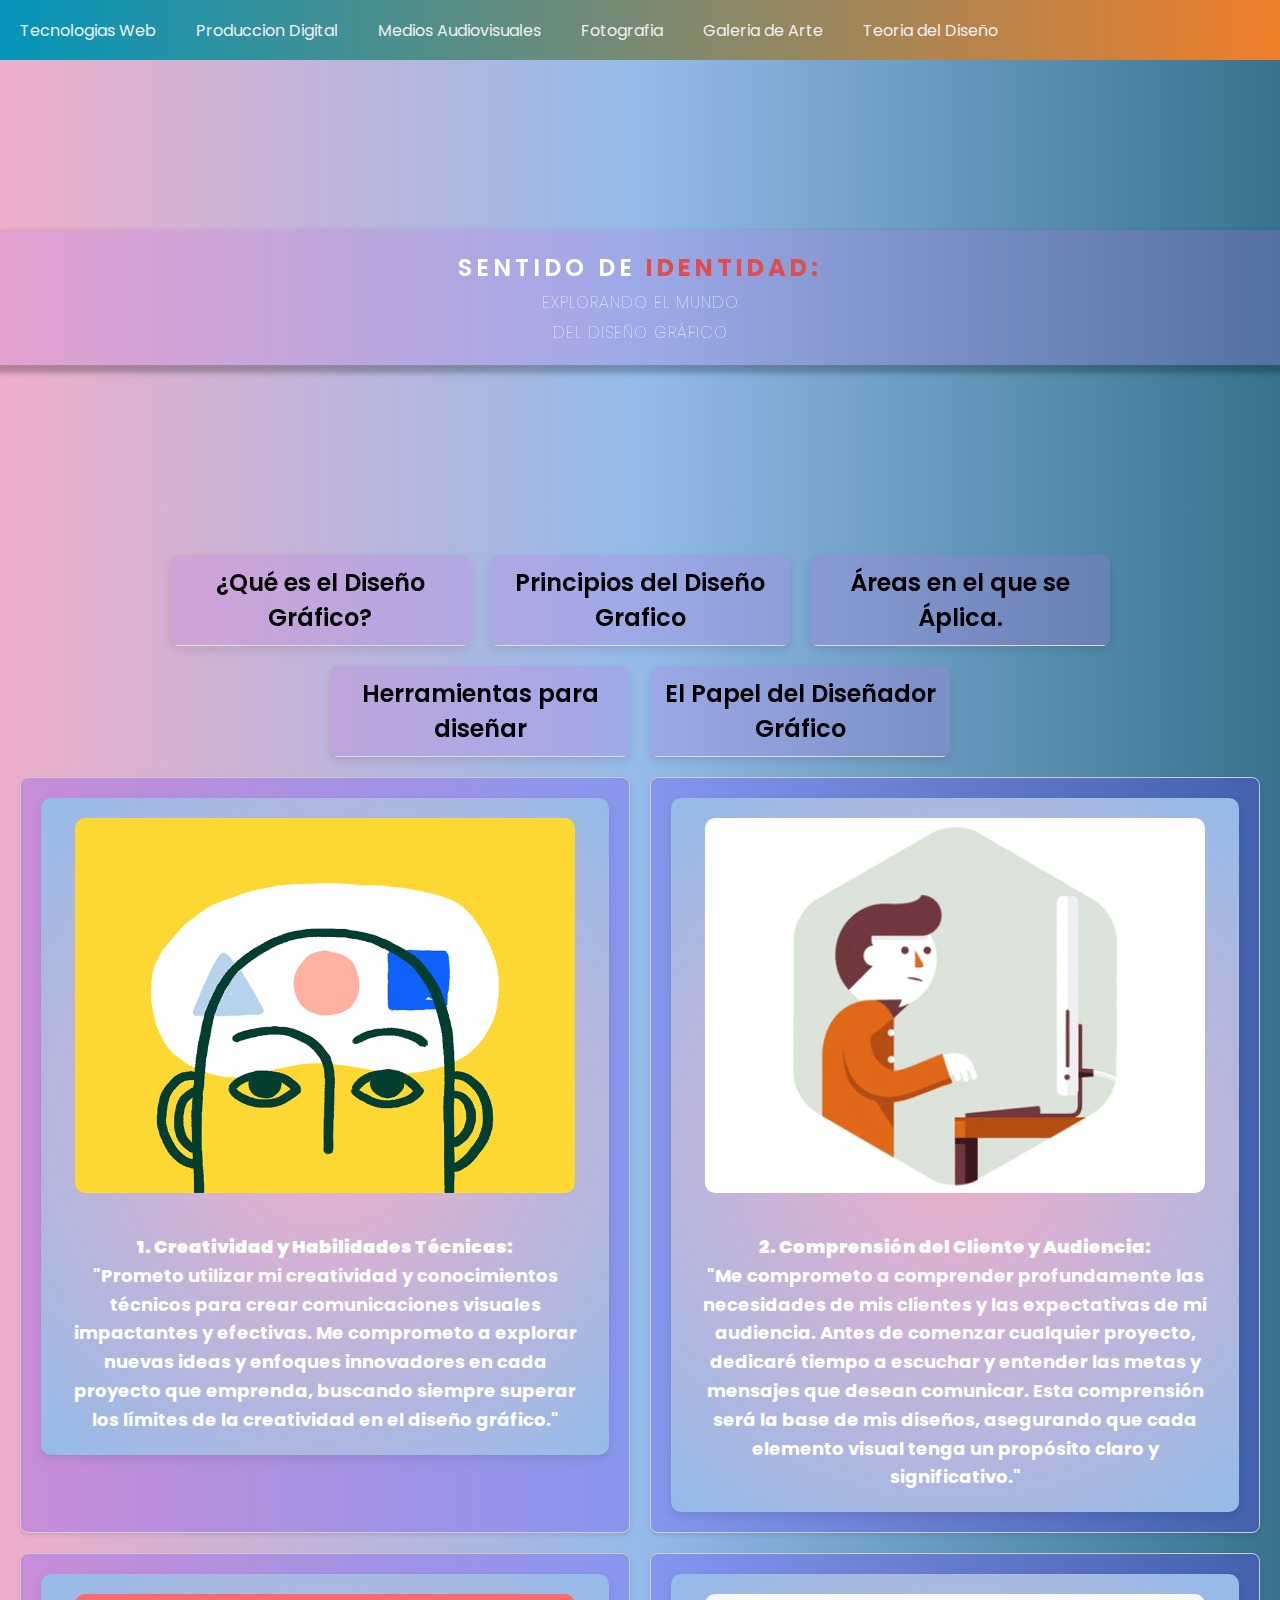
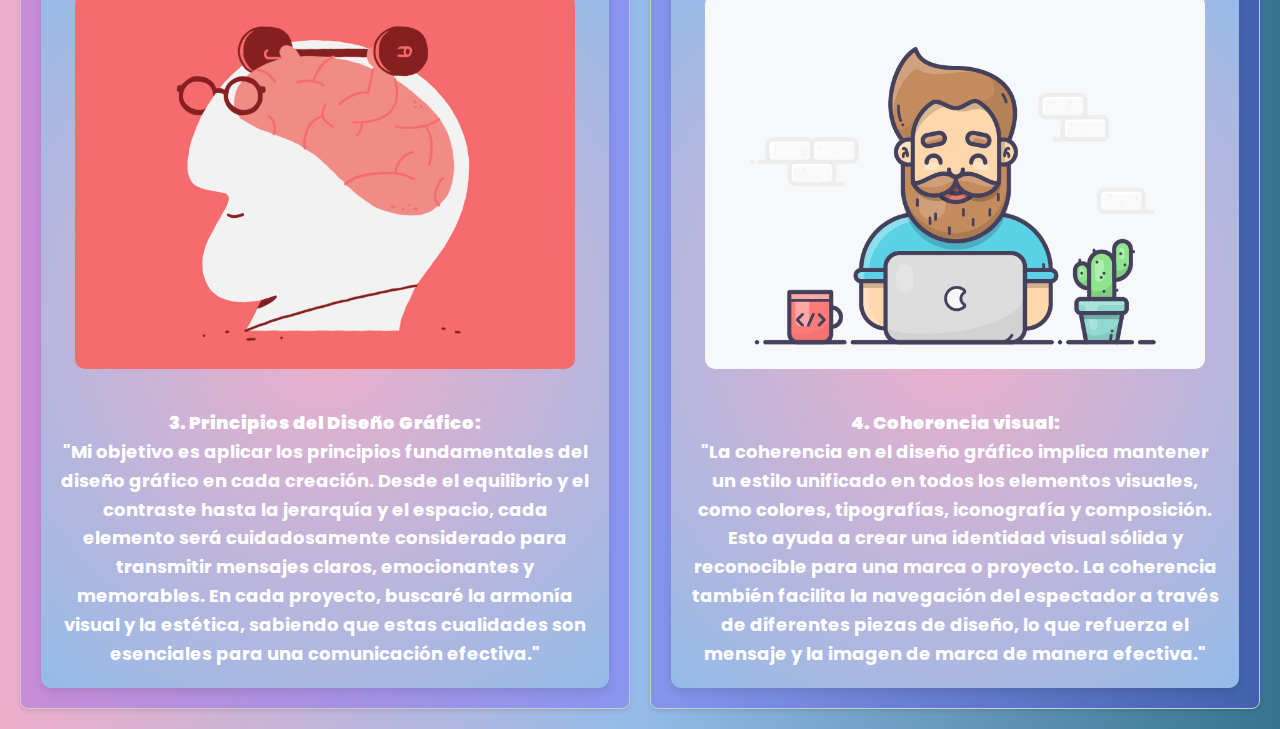
==== commit 552e75cc: "update" ====
--- a/index.html
+++ b/index.html
@@ -24,13 +24,12 @@
             </svg>
         </label>
         <!-- NOT IN TUTORIAL: The <a> tags are linked to the subpages -->
-        <a class="home-link" href="#">Home</a>
         <a href="secundarypages/tecnologiasweb.html">Tecnologias Web</a>
-        <a href="#">Produccion Digital</a>
-        <a href="#">Medios Audiovisuales</a>
-        <a href="#">Fotografia</a>
-        <a href="#">Galeria de Arte</a>
-        <a href="#">Teoria del Diseño</a>
+        <a href="secundarypages/pagestercearis/Produccion.html">Produccion Digital</a>
+        <a href="secundarypages/pagestercearis/MediosAudiovisuales.html">Medios Audiovisuales</a>
+        <a href="secundarypages/pagestercearis/Fotografia.html">Fotografia</a>
+        <a href="secundarypages/pagestercearis/GaleriadeArte.html">Galeria de Arte</a>
+        <a href="secundarypages/pagestercearis/TeoriaDelDiseño.html">Teoria del Diseño</a>
     </div>
 </nav>
 <div>
@@ -50,9 +49,8 @@
                     <h2>¿Qué es el Diseño Gráfico? </h2>
                 </div>
                 <div class="tarjeta-body">
-                    <p>Explora cómo se diseñan, implementan y gestionan los sistemas basados en microservicios,
-                        incluyendo
-                        los beneficios y desafíos asociados.</p>
+                    <p> Es una disciplina que combina elementos visuales como imágenes, colores, formas y tipografía,
+                        con principios de diseño como la composición, el equilibrio y la jerarquía,</p>
                 </div>
             </div>
             <div class="tarjeta">
@@ -60,8 +58,12 @@
                     <h2>Principios del Diseño Grafico</h2>
                 </div>
                 <div class="tarjeta-body">
-                    <p>Es un enfoque para el diseño de sistemas de software en el que los servicios son los componentes
-                        fundamentales y las interacciones entre ellos definen la funcionalidad del sistema. </p>
+                    <p>son un conjunto de normas o guías que ayudan a los diseñadores a crear composiciones visuales
+                        atractivas y efectivas.
+
+                        Estos principios se basan en la psicología de la percepción y en la teoría de la comunicación, y
+                        ayudan a los diseñadores a dirigir la atención del espectador, crear jerarquía visual y
+                        transmitir mensajes de manera clara y concisa. </p>
                 </div>
             </div>
             <div class="tarjeta">
@@ -69,10 +71,43 @@
                     <h2>Áreas en el que se Áplica.</h2>
                 </div>
                 <div class="tarjeta-body">
-                    <p>Son soluciones probadas para problemas comunes en el diseño de arquitecturas de software. Estos
-                        patrones proporcionan un enfoque reutilizable para diseñar sistemas que sean robustos,
-                        flexibles,
-                        mantenibles y escalables. Aquí hay algunos patrones de diseño arquitectónico comunes</p>
+                    <h2>Diseño tradicional:</h2>
+                    <ul>
+                        <li>Diseño editorial: Libros, revistas, periódicos, folletos, catálogos, etc.</li>
+                        <li>Diseño publicitario: Anuncios impresos, comerciales de televisión, vallas publicitarias,
+                            etc.
+                        </li>
+                        <li>Diseño de empaques: Empaques para productos, etiquetas, etc.</li>
+                        <li>Diseño de identidad corporativa: Logotipos, papelería, material promocional, etc.</li>
+                        <li>Diseño de señalética: Señales para espacios públicos y privados, como hospitales, escuelas y
+                            centros comerciales.
+                        </li>
+                        <li>Diseño de ilustración: Ilustraciones para libros, revistas, sitios web, etc.</li>
+                        <li>Diseño tipográfico: Diseño de tipos de letra y su uso en la comunicación visual.</li>
+                    </ul>
+
+                    <h2>Diseño digital:</h2>
+                    <ul>
+                        <li>Diseño web: Sitios web, aplicaciones móviles, interfaces de usuario, etc.</li>
+                        <li>Diseño de interacción: Diseño de experiencias interactivas para usuarios, como juegos,
+                            aplicaciones y sitios web.
+                        </li>
+                        <li>Diseño de motion graphics: Gráficos en movimiento, como animaciones y videos.</li>
+                        <li>Diseño de realidad aumentada y realidad virtual: Experiencias inmersivas que combinan el
+                            mundo real con elementos digitales.
+                        </li>
+                    </ul>
+
+                    <h2>Otras áreas:</h2>
+                    <ul>
+                        <li>Diseño de moda: Ropa, calzado, accesorios, etc.</li>
+                        <li>Diseño de interiores: Diseño de espacios interiores, como casas, oficinas y tiendas.</li>
+                        <li>Diseño gráfico ambiental: Diseño de espacios públicos, como parques, plazas y calles.</li>
+                        <li>Diseño de información: Diseño de gráficos y diagramas para comunicar información de manera
+                            clara y concisa.
+                        </li>
+                        <li>Diseño de juegos: Diseño de juegos de mesa, videojuegos y juegos de azar.</li>
+                    </ul>
                 </div>
             </div>
             <div class="tarjeta">
@@ -80,8 +115,51 @@
                     <h2>Herramientas para diseñar</h2>
                 </div>
                 <div class="tarjeta-body">
-                    <p>Es un enfoque de desarrollo de aplicaciones en el que el proveedor de servicios en la nube es
-                        responsable de administrar la infraestructura subyacente.</p>
+                    <h2>Adobe Creative Cloud</h2>
+                    <ul>
+                        <li>Photoshop: Para edición de imágenes.</li>
+                        <li>Illustrator: Para diseño vectorial.</li>
+                        <li>InDesign: Para diseño editorial.</li>
+                        <li>Adobe XD: Para diseño de experiencia de usuario.</li>
+                        <li>Otras aplicaciones incluidas.</li>
+                    </ul>
+
+                    <h2>Sketch</h2>
+                    <p>Una herramienta de diseño vectorial específicamente orientada al diseño de interfaces de usuario
+                        y aplicaciones móviles.</p>
+
+                    <h2>Figma</h2>
+                    <p>Una plataforma de diseño colaborativo basada en la nube que permite a los equipos trabajar juntos
+                        en tiempo real en proyectos de diseño de interfaces de usuario, prototipos y más.</p>
+
+                    <h2>InVision</h2>
+                    <p>Una herramienta para crear prototipos interactivos y colaborar en el diseño de productos
+                        digitales.</p>
+
+                    <h2>Canva</h2>
+                    <p>Una herramienta en línea que permite crear fácilmente diseños gráficos para redes sociales,
+                        presentaciones, documentos impresos y más, utilizando plantillas prediseñadas.</p>
+
+                    <h2>Procreate</h2>
+                    <p>Una aplicación de pintura digital y dibujo para iPad, popular entre los ilustradores y artistas
+                        digitales.</p>
+
+                    <h2>Autodesk AutoCAD</h2>
+                    <p>Un software de diseño asistido por computadora utilizado principalmente en arquitectura,
+                        ingeniería y diseño industrial para crear dibujos técnicos en 2D y modelos en 3D.</p>
+
+                    <h2>Blender</h2>
+                    <p>Un software de modelado, animación y renderizado en 3D que es utilizado en una amplia gama de
+                        industrias, desde la animación hasta la visualización arquitectónica.</p>
+
+                    <h2>Unity</h2>
+                    <p>Un motor de desarrollo de videojuegos que también se utiliza para crear experiencias interactivas
+                        en 3D y realidad virtual.</p>
+
+                    <h2>Substance Painter</h2>
+                    <p>Una herramienta de texturizado 3D que permite a los artistas pintar modelos en 3D de manera
+                        realista y crear materiales complejos.</p>
+
                 </div>
             </div>
             <div class="tarjeta">
@@ -89,9 +167,53 @@
                     <h2>El Papel del Diseñador Gráfico</h2>
                 </div>
                 <div class="tarjeta-body">
-                    <p>Es el marco estructural que define cómo se organiza y se diseña una aplicación web para
-                        garantizar su
-                        funcionalidad, rendimiento, seguridad y escalabilidad. </p>
+                    <p>El diseñador gráfico desempeña un papel fundamental en la creación de comunicaciones visuales
+                        efectivas y atractivas. Su trabajo va más allá de simplemente hacer que algo se vea bonito;
+                        implica la creación de soluciones visuales que transmitan mensajes claros, impactantes y
+                        memorables.</p>
+                    <h2>Funciones Principales del Diseñador Gráfico:</h2>
+                    <ul>
+                        <li><strong>Comunicación Visual:</strong> El diseñador gráfico es responsable de transmitir
+                            mensajes y conceptos de manera visual, utilizando elementos como imágenes, tipografía,
+                            colores y diseño.
+                        </li>
+                        <li><strong>Identidad de Marca:</strong> Colabora en el desarrollo de la identidad visual de una
+                            marca, incluyendo el diseño del logotipo, paleta de colores, tipografía y otros elementos
+                            visuales que representen la esencia y los valores de la empresa.
+                        </li>
+                        <li><strong>Diseño Editorial:</strong> Se encarga del diseño de publicaciones impresas y
+                            digitales, como libros, revistas, periódicos y folletos, asegurando una presentación visual
+                            coherente y atractiva del contenido.
+                        </li>
+                        <li><strong>Diseño de Packaging:</strong> Crea envases y embalajes atractivos y funcionales que
+                            resalten los productos y atraigan la atención de los consumidores en los estantes de las
+                            tiendas.
+                        </li>
+                        <li><strong>Diseño Web y Digital:</strong> Participa en el diseño de sitios web, aplicaciones
+                            móviles, interfaces de usuario y contenido digital, asegurando una experiencia de usuario
+                            intuitiva y atractiva.
+                        </li>
+                        <li><strong>Ilustración:</strong> Utiliza sus habilidades artísticas para crear ilustraciones y
+                            gráficos que complementen y mejoren la comunicación visual en diversos medios.
+                        </li>
+                        <li><strong>Colaboración:</strong> Trabaja estrechamente con clientes, equipos de marketing,
+                            escritores, desarrolladores web y otros profesionales para entender las necesidades del
+                            proyecto y producir resultados efectivos.
+                        </li>
+                        <li><strong>Investigación y Creatividad:</strong> Investiga tendencias de diseño, estudia la
+                            competencia y busca inspiración para desarrollar soluciones creativas y originales que
+                            resuelvan los desafíos de diseño planteados.
+                        </li>
+                        <li><strong>Adaptabilidad:</strong> Se adapta a los cambios en tecnología y tendencias de
+                            diseño, manteniéndose actualizado con nuevas herramientas y técnicas para ofrecer soluciones
+                            innovadoras y relevantes.
+                        </li>
+                    </ul>
+
+                    <p>En resumen, el diseñador gráfico es un comunicador visual que juega un papel esencial en la
+                        creación de experiencias visuales significativas y memorables para audiencias diversas.</p>
+
+
                 </div>
             </div>
         </div>
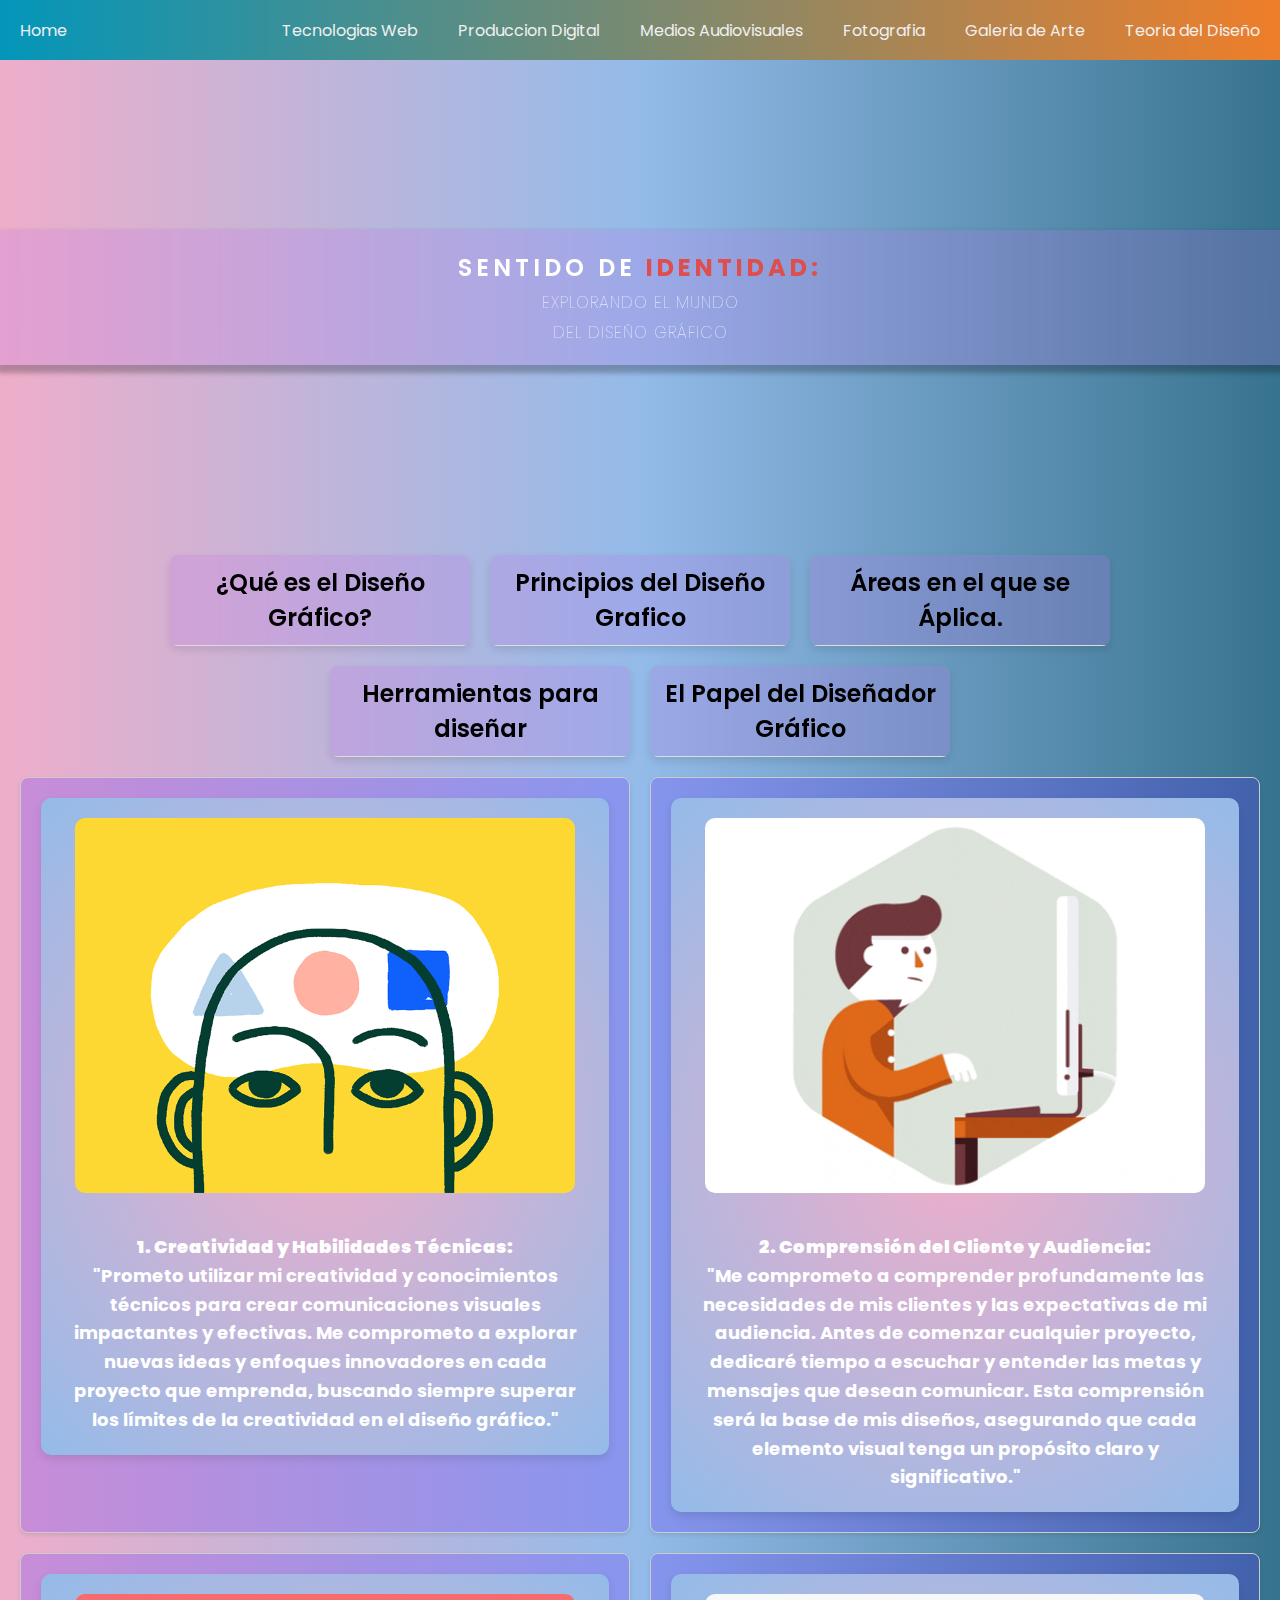
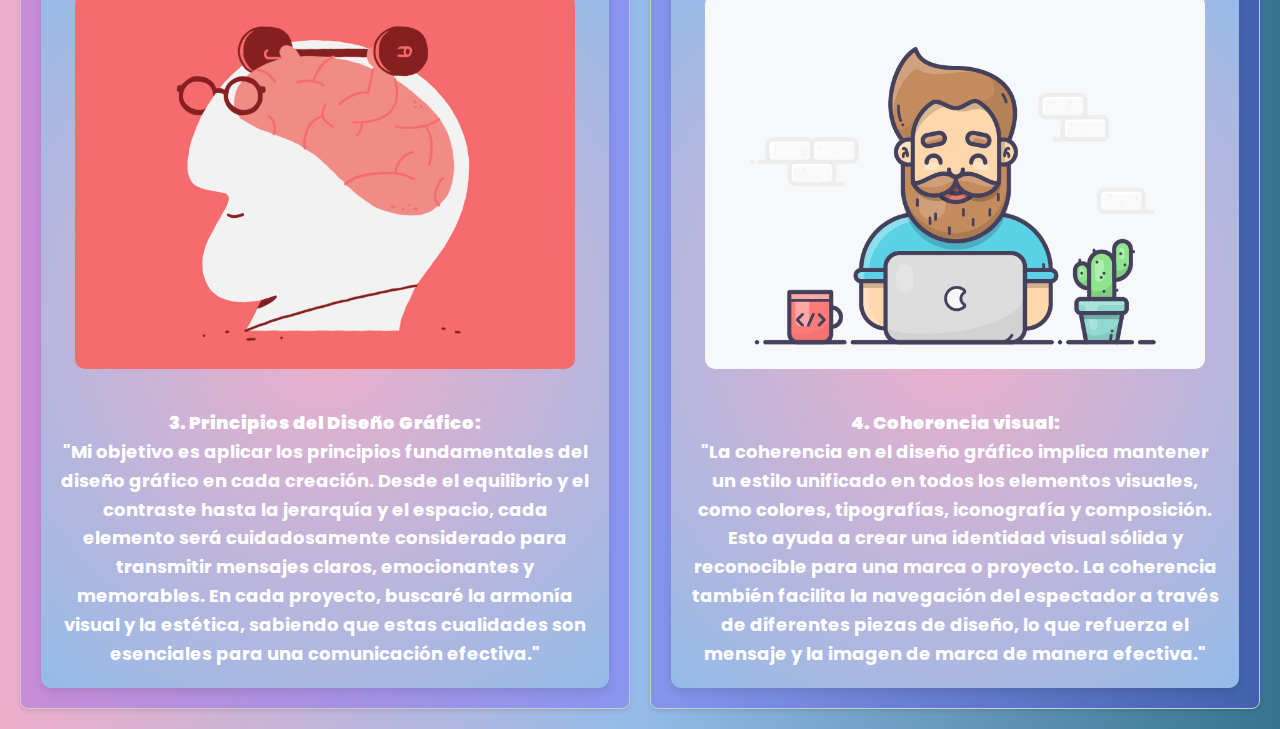
==== commit a8ee1810: "bnv" ====
--- a/index.html
+++ b/index.html
@@ -24,6 +24,7 @@
             </svg>
         </label>
         <!-- NOT IN TUTORIAL: The <a> tags are linked to the subpages -->
+        <a class="home-link" href="index.html">Home</a>
         <a href="secundarypages/tecnologiasweb.html">Tecnologias Web</a>
         <a href="secundarypages/pagestercearis/Produccion.html">Produccion Digital</a>
         <a href="secundarypages/pagestercearis/MediosAudiovisuales.html">Medios Audiovisuales</a>
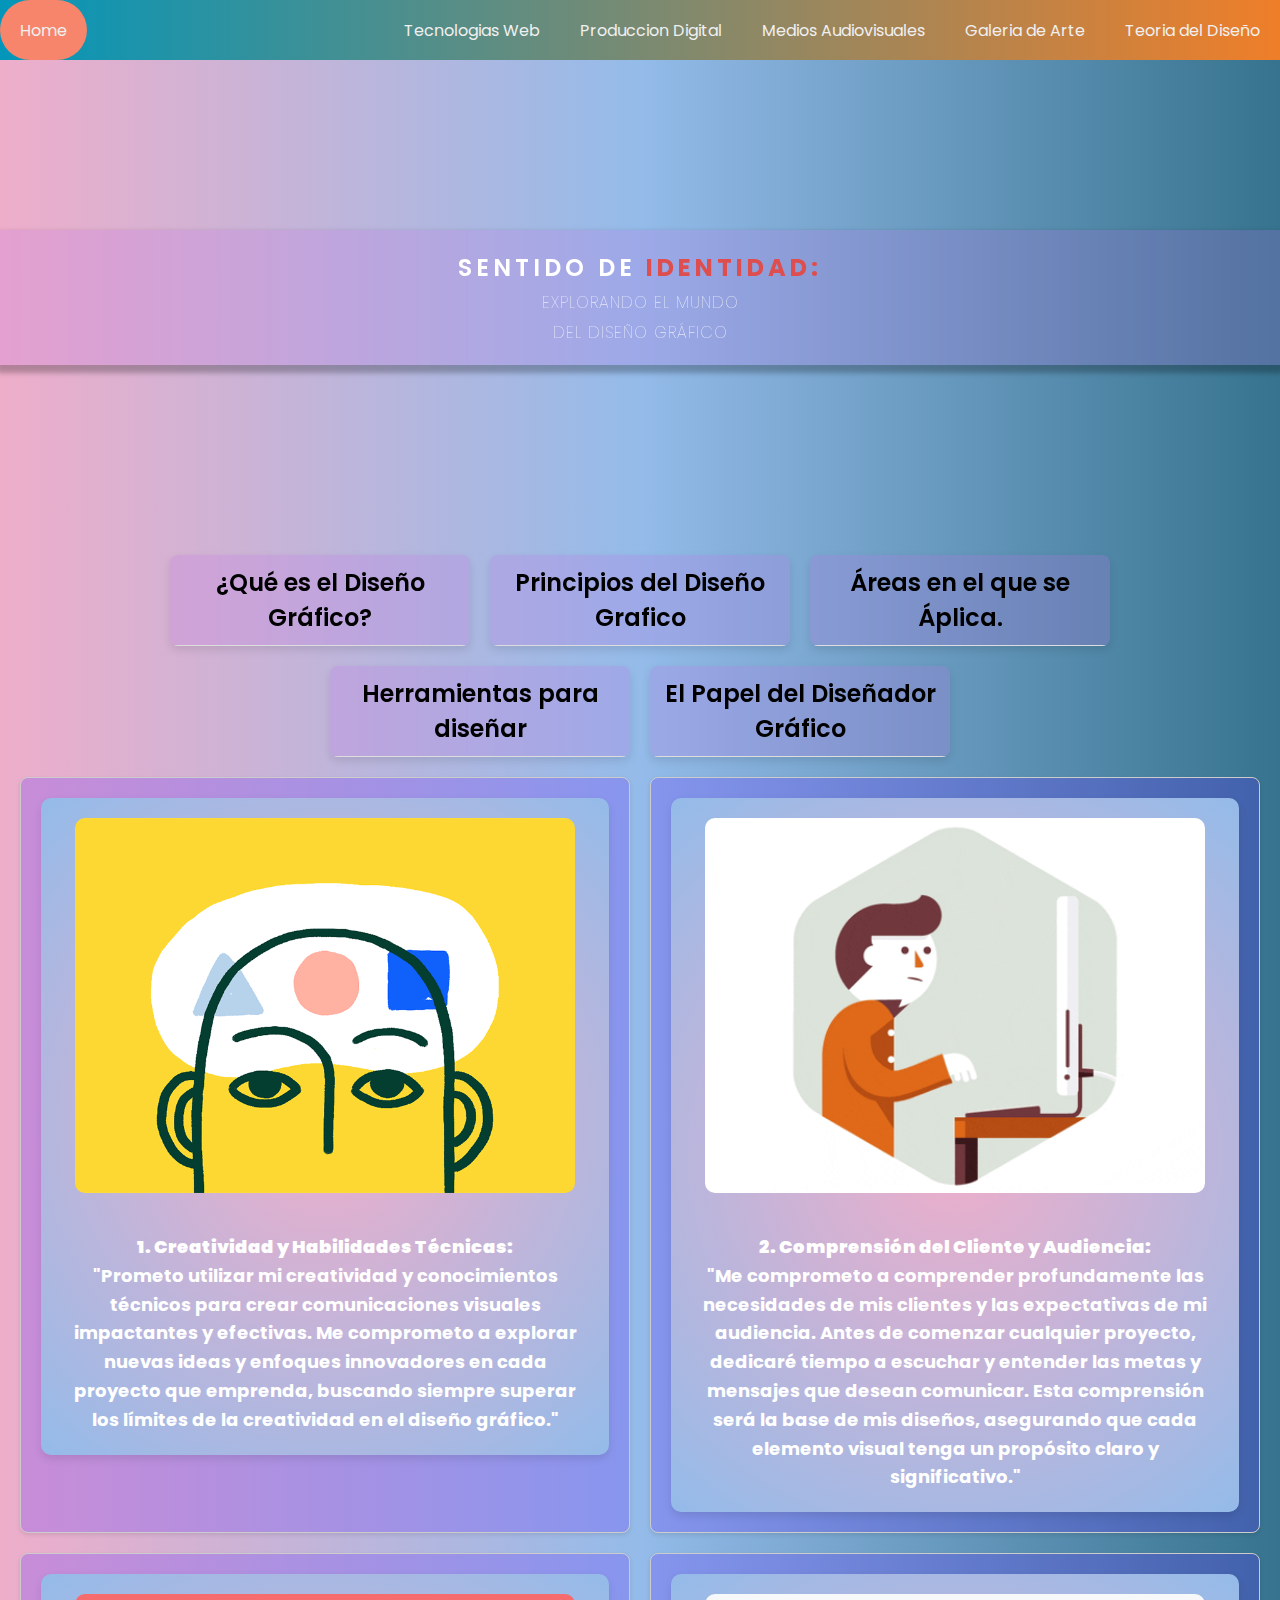
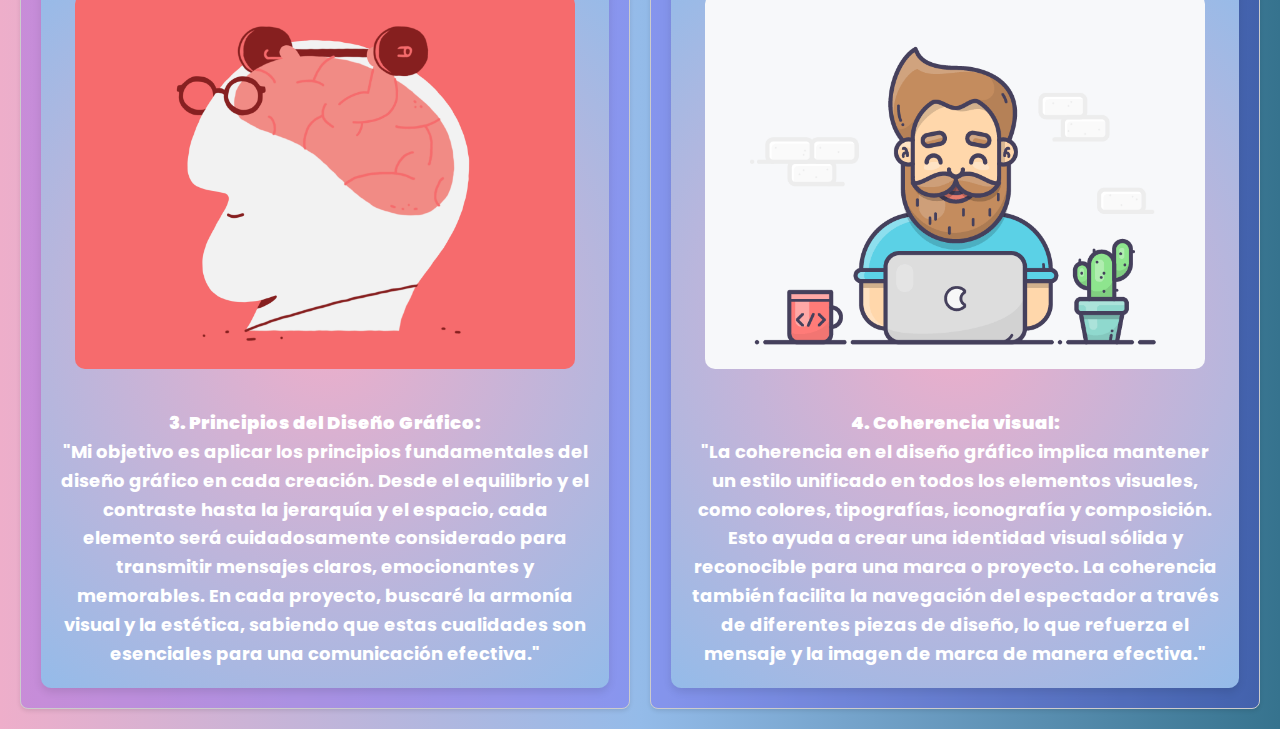
==== commit 3fb5ab7d: "bnv" ====
--- a/index.html
+++ b/index.html
@@ -28,7 +28,6 @@
         <a href="secundarypages/tecnologiasweb.html">Tecnologias Web</a>
         <a href="secundarypages/pagestercearis/Produccion.html">Produccion Digital</a>
         <a href="secundarypages/pagestercearis/MediosAudiovisuales.html">Medios Audiovisuales</a>
-        <a href="secundarypages/pagestercearis/Fotografia.html">Fotografia</a>
         <a href="secundarypages/pagestercearis/GaleriadeArte.html">Galeria de Arte</a>
         <a href="secundarypages/pagestercearis/TeoriaDelDiseño.html">Teoria del Diseño</a>
     </div>
